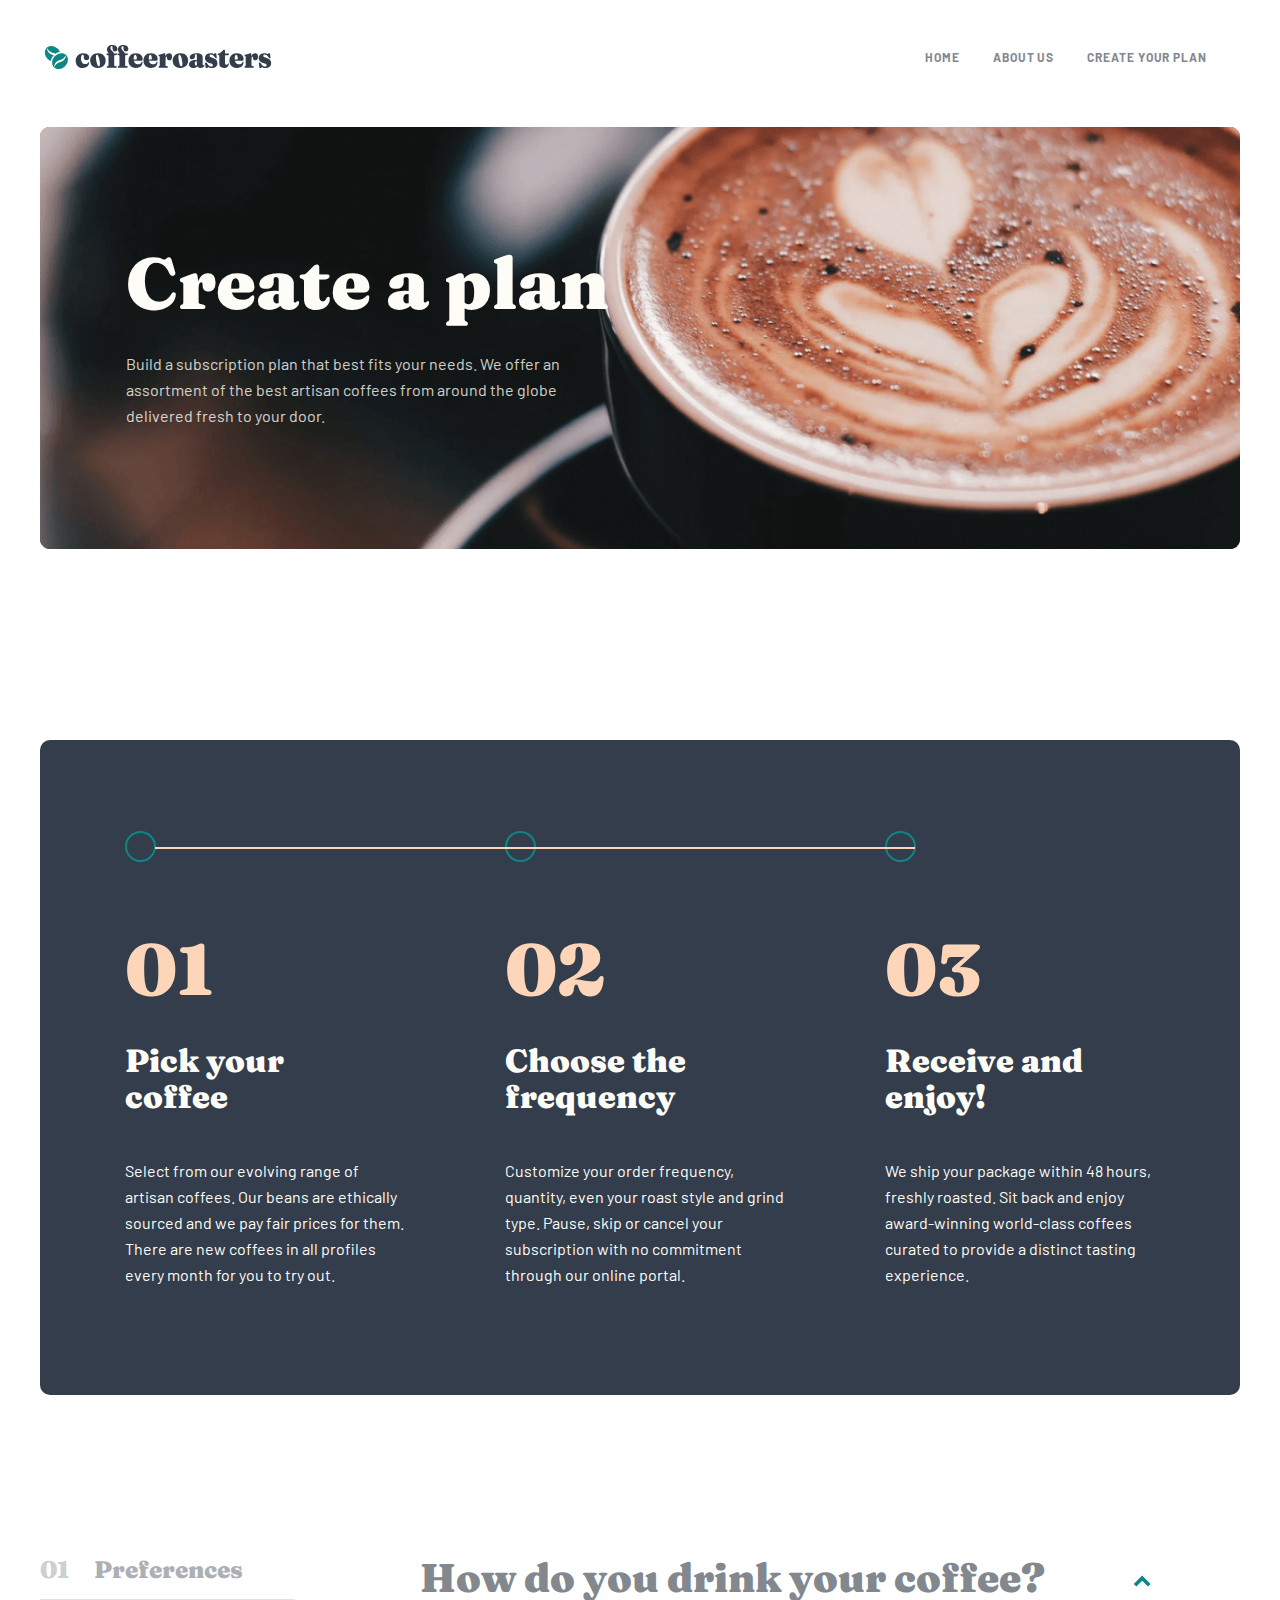
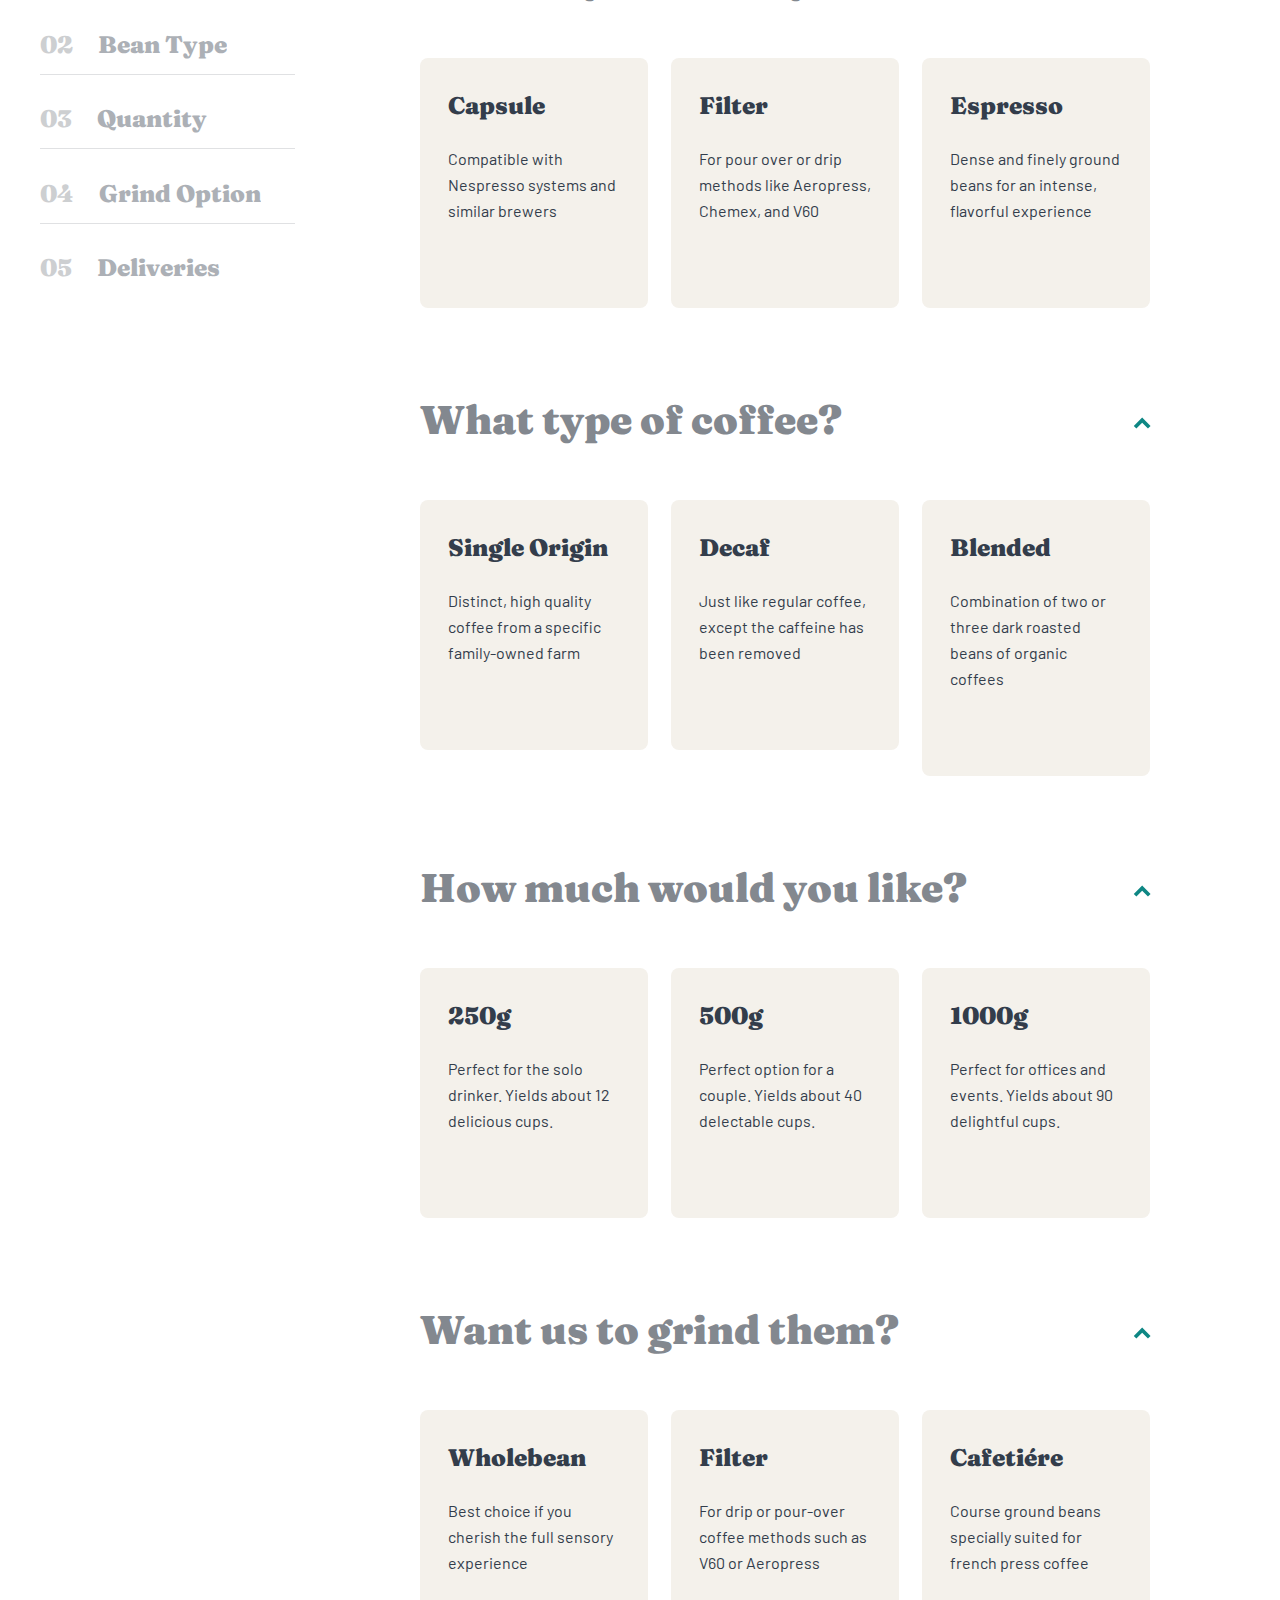
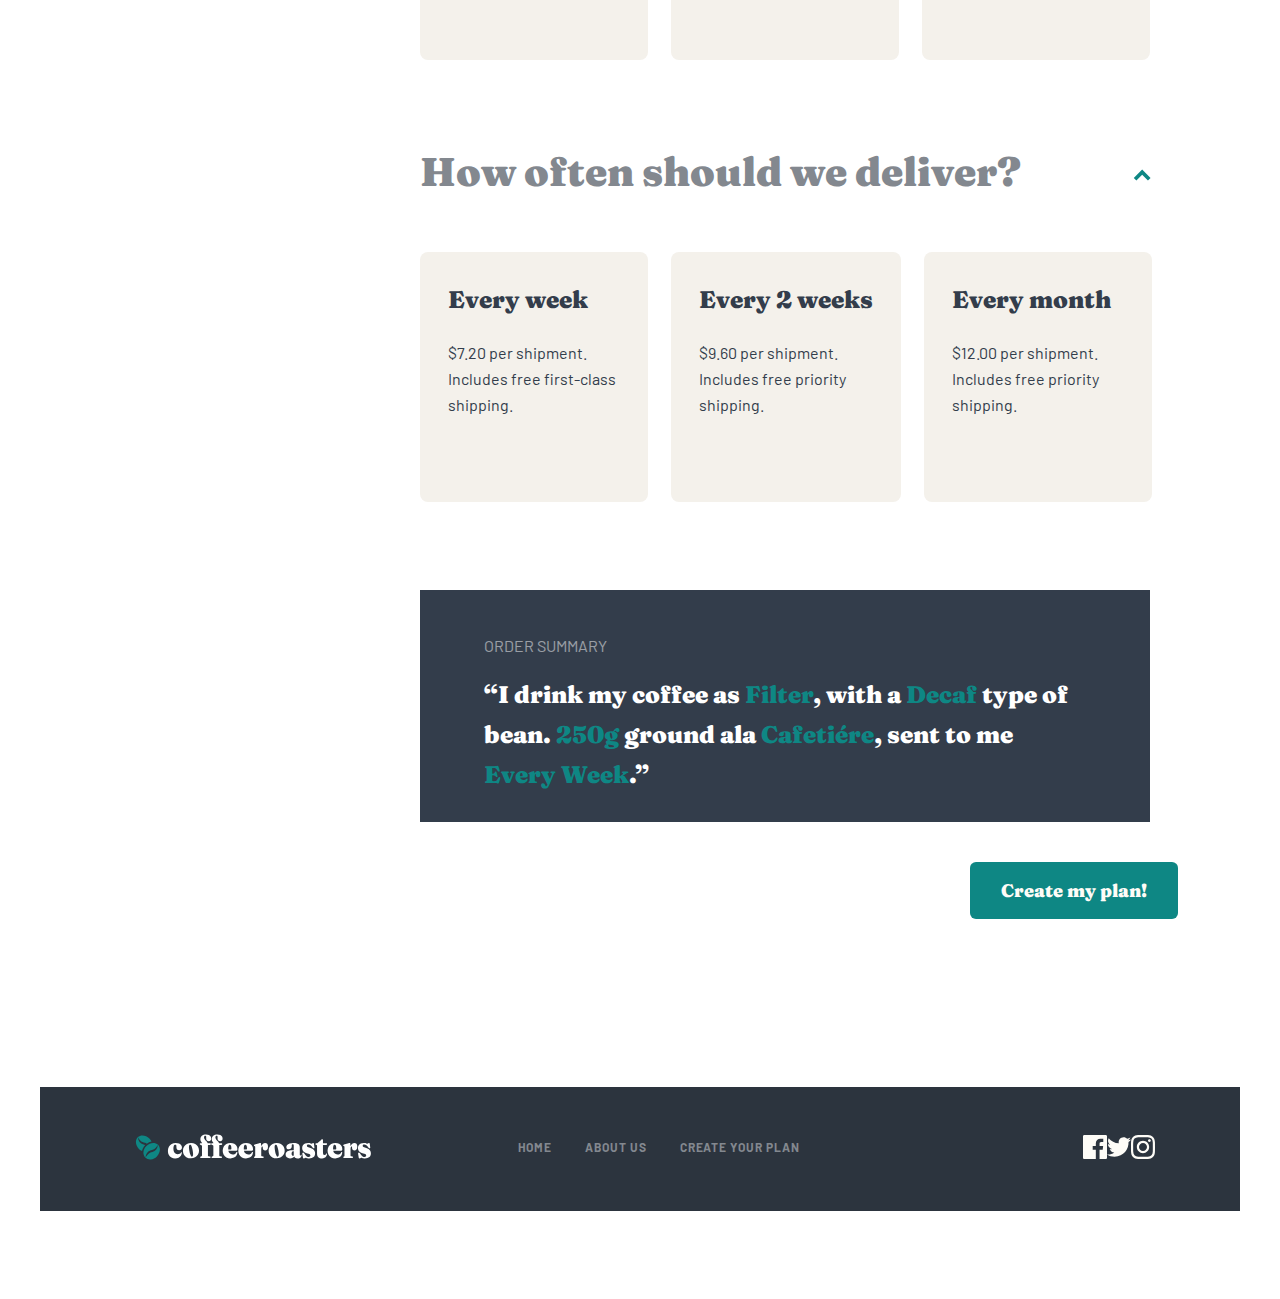
==== create__your__plan.html @ fc975d0b "Initial commit" ====
<!DOCTYPE html>
<html lang="en">
<head>
  <meta charset="UTF-8">
  <meta http-equiv="X-UA-Compatible" content="IE=edge">
  <meta name="viewport" content="width=device-width, initial-scale=1.0">
  <link rel="stylesheet" href="./css/normalize.css">
  <link rel="stylesheet" href="./css/styles.css">
  <title>Coffee</title>
</head>
<body>
  <h1 class="visually-hidden">Create Your Plan</h1>
  <header class="header">
    <div class="container">
      <div class="header__container">
        <a class="header__link" href="#"><img class="header__link-logo" src="./images/coffee__logo.svg" alt="logo" width="236" height="26"></a>

        <nav class="header__nav">
          <ul class="header__list">
            <li class="header__item">
              <a class="header__item-link" href="./index.html">HOME</a>
            </li>

            <li class="header__item">
              <a class="header__item-link header__item-active" href="./about__us.html">ABOUT US</a>
            </li>

            <li class="header__item">
              <a class="header__item-link" href="./create__your__plan.html">Create your plan</a>
            </li>
          </ul>
        </nav>
      </div>
    </div>
  </header>

  <main class="main">
    <section class="plan-hero">
      <div class="container">
        <div class="plan-hero__container">
          <div class="plan-hero__left">
            <h2 class="plan-hero__heading">Create a plan</h2>

            <p class="plan-hero__text">Build a subscription plan that best fits your needs. We offer an assortment of the best artisan coffees from around the globe delivered fresh to your door.</p>
          </div>
        </div>
      </div>
    </section>

    <section class="plan-step">
      <div class="container plan-step__inner-container">
        <div class="plan-step__container">
          <ol class="plan-step__list">
            <li class="plan-step__item">
              <div class="plan-step__icon-wrapper">
                <span class="plan-step__icon-circle"></span>
              </div>

              <div class="plan-step__info-wrapper">
                <p class="plan-step__item-number">01</p>

                <h3 class="plan-step__item-heading">Pick your coffee</h3>

                <p class="plan-step__item-text">Select from our evolving range of artisan coffees. Our beans are ethically sourced and we pay fair prices for them. There are new coffees in all profiles every month for you to try out.</p>
              </div>
            </li>

            <li class="plan-step__item">
              <div class="plan-step__icon-wrapper">
                <span class="plan-step__icon-circle"></span>
              </div>

              <div class="plan-step__info-wrapper">
                <p class="plan-step__item-number">02</p>

                <h3 class="plan-step__item-heading">Choose the frequency</h3>

                <p class="plan-step__item-text">Customize your order frequency, quantity, even your roast style and grind type. Pause, skip or cancel your subscription with no commitment through our online portal.</p>
              </div>
            </li>

            <li class="plan-step__item">
              <div class="plan-step__icon-wrapper">
                <span class="plan-step__icon-circle"></span>
              </div>

              <div class="plan-step__info-wrapper">
                <p class="plan-step__item-number">03</p>

                <h3 class="plan-step__item-heading">Receive and enjoy!</h3>

                <p class="plan-step__item-text">We ship your package within 48 hours, freshly roasted. Sit back and enjoy award-winning world-class coffees curated to provide a distinct tasting experience.</p>
              </div>
            </li>
          </ol>
        </div>
      </div>
    </section>

    <section class="drink">
      <div class="container">
        <div class="drink__container">
          <div class="drink__left">
            <ul class="drink__list">
              <li class="drink__item">
                <a class="drink__item-link" href="#">
                  <div class="drink__item-wrapper">
                    <p class="drink__item-number">01</p>
                    <h3 class="drink__item-heading">Preferences</h3>
                  </div>
                </a>
              </li>

              <li class="drink__item-span">
                <span class="drink__item-span-span"></span>
              </li>
              <li class="drink__item">
                <a class="drink__item-link" href="#">
                  <div class="drink__item-wrapper">
                    <p class="drink__item-number">02</p>
                    <h3 class="drink__item-heading">Bean Type</h3>
                  </div>
                </a>
              </li>

              <li class="drink__item-span">
                <span class="drink__item-span-span"></span>
              </li>
              <li class="drink__item">
                <a class="drink__item-link" href="#">
                  <div class="drink__item-wrapper">
                    <p class="drink__item-number">03</p>
                    <h3 class="drink__item-heading">Quantity</h3>
                  </div>
                </a>
              </li>

              <li class="drink__item-span">
                <span class="drink__item-span-span"></span>
              </li>
              <li class="drink__item">
                <a class="drink__item-link" href="#">
                  <div class="drink__item-wrapper">
                    <p class="drink__item-number">04</p>
                    <h3 class="drink__item-heading">Grind Option</h3>
                  </div>
                </a>
              </li>

              <li class="drink__item-span">
                <span class="drink__item-span-span"></span>
              </li>

              <li class="drink__item">
                <a class="drink__item-link" href="#">
                  <div class="drink__item-wrapper">
                    <p class="drink__item-number">05</p>
                    <h3 class="drink__item-heading">Deliveries</h3>
                  </div>
                </a>
              </li>
            </ul>
          </div>

          <div class="drink__right">
            <form class="form" action="https://echo.htmlacademy.ru/">
              <ul class="drink__right-list">
                <li class="drink__right-item">
                  <div class="drink__right-item-item-wrapper">
                    <h2 class="drink__right-item-item-heading">How do you drink your coffee?</h2>

                    <a class="drink__right-item-item-link" href="#"><img class="drink__right-item-item-img" src="./images/dropdown.svg" alt="dropdown" width="18" height="12"></a>
                  </div>

                  <ul class="drink__right-item-list">
                    <li class="drink__right-item-item">
                      <input type="radio" class="drink__right-input" name="drink__capsule" id="input1.1">
                      <label class="label" for="input1.1">
                        <span class="drink__right-item-item-span1">
                          <h3 class="drink__right-item-item-span1-heading drink__active-heading">Capsule</h3>
                          <p class="drink__right-item-item-span1-text drink__active-text">Compatible with Nespresso systems and similar brewers</p>
                        </span>
                      </label>
                    </li>

                    <li class="drink__right-item-item">
                      <input type="radio" class="drink__right-input" name="drink__filter" id="input1.2">
                      <label class="label" for="input1.2">
                        <span class="drink__right-item-item-span1">
                          <h3 class="drink__right-item-item-span1-heading drink__active-heading">Filter</h3>
                          <p class="drink__right-item-item-span1-text drink__active-text">For pour over or drip methods like Aeropress, Chemex, and V60</p>
                        </span>
                      </label>
                    </li>

                    <li class="drink__right-item-item">
                      <input type="radio" class="drink__right-input" name="drink__espresso" id="input1.3">
                      <label class="label" for="input1.3">
                        <span class="drink__right-item-item-span1">
                          <h3 class="drink__right-item-item-span1-heading drink__active-heading">Espresso</h3>
                          <p class="drink__right-item-item-span1-text drink__active-text">Dense and finely ground beans for an intense, flavorful experience</p>
                        </span>
                      </label>
                    </li>
                  </ul>
                </li>

                <li class="drink__right-item">
                  <div class="drink__right-item-item-wrapper">
                    <h2 class="drink__right-item-item-heading">What type of coffee?</h2>

                    <a class="drink__right-item-item-link" href="#"><img class="drink__right-item-item-img" src="./images/dropdown.svg" alt="dropdown" width="18" height="12"></a>
                  </div>

                  <ul class="drink__right-item-list">
                    <li class="drink__right-item-item">
                      <input type="radio" class="drink__right-input" name="type__single" id="input2.1">
                      <label class="label" for="input2.1">
                        <span class="drink__right-item-item-span1">
                          <h3 class="drink__right-item-item-span1-heading drink__active-heading">Single Origin</h3>
                          <p class="drink__right-item-item-span1-text drink__active-text">Distinct, high quality coffee from a specific family-owned farm</p>
                        </span>
                      </label>
                    </li>

                    <li class="drink__right-item-item">
                      <input type="radio" class="drink__right-input" name="type__decaf" id="input2.2">
                      <label class="label" for="input2.2">
                        <span class="drink__right-item-item-span1">
                          <h3 class="drink__right-item-item-span1-heading drink__active-heading">Decaf</h3>
                          <p class="drink__right-item-item-span1-text drink__active-text">Just like regular coffee, except the caffeine has been removed</p>
                        </span>
                      </label>
                    </li>

                    <li class="drink__right-item-item">
                      <input type="radio" class="drink__right-input" name="type__blended" id="input2.3">
                      <label class="label" for="input2.3">
                        <span class="drink__right-item-item-span1">
                          <h3 class="drink__right-item-item-span1-heading drink__active-heading">Blended</h3>
                          <p class="drink__right-item-item-span1-text drink__active-text">Combination of two or three dark roasted beans of organic coffees</p>
                        </span>
                      </label>
                    </li>
                  </ul>
                </li>

                <li class="drink__right-item">
                  <div class="drink__right-item-item-wrapper">
                    <h2 class="drink__right-item-item-heading">How much would you like?</h2>

                    <a class="drink__right-item-item-link" href="#"><img class="drink__right-item-item-img" src="./images/dropdown.svg" alt="dropdown" width="18" height="12"></a>
                  </div>

                  <ul class="drink__right-item-list">
                    <li class="drink__right-item-item">
                      <input type="radio" class="drink__right-input" name="how__much__250g" id="input3.1">
                      <label class="label" for="input3.1">
                        <span class="drink__right-item-item-span1">
                          <h3 class="drink__right-item-item-span1-heading drink__active-heading">250g</h3>
                          <p class="drink__right-item-item-span1-text drink__active-text">Perfect for the solo drinker. Yields about 12 delicious cups.</p>
                        </span>
                      </label>
                    </li>

                    <li class="drink__right-item-item">
                      <input type="radio" class="drink__right-input" name="how__much__500g" id="input3.2">
                      <label class="label" for="input3.2">
                        <span class="drink__right-item-item-span1">
                          <h3 class="drink__right-item-item-span1-heading drink__active-heading">500g</h3>
                          <p class="drink__right-item-item-span1-text drink__active-text">Perfect option for a couple. Yields about 40 delectable cups.</p>
                        </span>
                      </label>
                    </li>

                    <li class="drink__right-item-item">
                      <input type="radio" class="drink__right-input" name="how__much__1000g" id="input3.3">
                      <label class="label" for="input3.3">
                        <span class="drink__right-item-item-span1">
                          <h3 class="drink__right-item-item-span1-heading drink__active-heading">1000g</h3>
                          <p class="drink__right-item-item-span1-text drink__active-text">Perfect for offices and events. Yields about 90 delightful cups.</p>
                        </span>
                      </label>
                    </li>
                  </ul>
                </li>

                <li class="drink__right-item">
                  <div class="drink__right-item-item-wrapper">
                    <h2 class="drink__right-item-item-heading">Want us to grind them?</h2>

                    <a class="drink__right-item-item-link" href="#"><img class="drink__right-item-item-img" src="./images/dropdown.svg" alt="dropdown" width="18" height="12"></a>
                  </div>

                  <ul class="drink__right-item-list">
                    <li class="drink__right-item-item">
                      <input type="radio" class="drink__right-input" name="type2__wholebean" id="input4.1">
                      <label class="label" for="input4.1">
                        <span class="drink__right-item-item-span1">
                          <h3 class="drink__right-item-item-span1-heading drink__active-heading">Wholebean</h3>
                          <p class="drink__right-item-item-span1-text drink__active-text">Best choice if you cherish the full sensory experience</p>
                        </span>
                      </label>
                    </li>

                    <li class="drink__right-item-item">
                      <input type="radio" class="drink__right-input" name="type2__filter" id="input4.2">
                      <label class="label" for="input4.2">
                        <span class="drink__right-item-item-span1">
                          <h3 class="drink__right-item-item-span1-heading drink__active-heading">Filter</h3>
                          <p class="drink__right-item-item-span1-text drink__active-text">For drip or pour-over coffee methods such as V60 or Aeropress</p>
                        </span>
                      </label>
                    </li>

                    <li class="drink__right-item-item">
                      <input type="radio" class="drink__right-input" name="type2__cafetiere" id="input4.3">
                      <label class="label" for="input4.3">
                        <span class="drink__right-item-item-span1">
                          <h3 class="drink__right-item-item-span1-heading drink__active-heading">Cafetiére</h3>
                          <p class="drink__right-item-item-span1-text drink__active-text">Course ground beans specially suited for french press coffee</p>
                        </span>
                      </label>
                    </li>
                  </ul>
                </li>

                <li class="drink__right-item">
                  <div class="drink__right-item-item-wrapper">
                    <h2 class="drink__right-item-item-heading">How often should we deliver?</h2>

                    <a class="drink__right-item-item-link" href="#"><img class="drink__right-item-item-img" src="./images/dropdown.svg" alt="dropdown" width="18" height="12"></a>
                  </div>

                  <ul class="drink__right-item-list">
                    <li class="drink__right-item-item">
                      <input type="radio" class="drink__right-input" name="payment__every__week" id="input5.1">
                      <label class="label" for="input5.1">
                        <span class="drink__right-item-item-span1">
                          <h3 class="drink__right-item-item-span1-heading drink__active-heading">Every week</h3>
                          <p class="drink__right-item-item-span1-text drink__active-text">$7.20 per shipment. Includes free first-class shipping.</p>
                        </span>
                      </label>
                    </li>

                    <li class="drink__right-item-item">
                      <input type="radio" class="drink__right-input" name="payment__every2__weeks" id="input5.2">
                      <label class="label" for="input5.2">
                        <span class="drink__right-item-item-span1">
                          <h3 class="drink__right-item-item-span1-heading drink__active-heading">Every 2 weeks</h3>
                          <p class="drink__right-item-item-span1-text drink__active-text">$9.60 per shipment. Includes free priority shipping.</p>
                        </span>
                      </label>
                    </li>

                    <li class="drink__right-item-item">
                      <input type="radio" class="drink__right-input" name="payment__every__month" id="input5.3">
                      <label class="label" for="input5.3">
                        <span class="drink__right-item-item-span1">
                          <h3 class="drink__right-item-item-span1-heading drink__active-heading">Every month</h3>
                          <p class="drink__right-item-item-span1-text drink__active-text">$12.00 per shipment. Includes free priority shipping.</p>
                        </span>
                      </label>
                    </li>
                  </ul>
                </li>

                <li class="drink__right-item1">
                  <p class="drink__right-item1-text">Order Summary</p>

                  <h2 class="drink__right-item1-heading">“I drink my coffee as <span class="drink__right-item1-span">Filter</span>, with a <span class="drink__right-item1-span">Decaf</span> type of bean. <span class="drink__right-item1-span">250g</span> ground ala <span class="drink__right-item1-span">Cafetiére</span>, sent to me <span class="drink__right-item1-span">Every Week</span>.”</h2>
                </li>
              </ul>

              <button class="drink__btn">Create my plan!</button>
            </form>
          </div>
        </div>
      </div>
    </section>
  </main>

  <footer class="footer">
    <div class="container">
      <div class="footer__container">
        <div class="footer__left">
          <a class="footer__link" href="#">
            <img class="footer__link-logo" src="./images/footer__coffee__logo.svg" alt="coffee__logo" width="236" height="26">
          </a>
        </div>

        <nav class="footer__nav">
          <ul class="footer__list">
            <li class="footer__item">
              <a class="footer__item-link" href="./index.html">HOME</a>
            </li>

            <li class="footer__item">
              <a class="footer__item-link" href="./about__us.html">ABOUT US</a>
            </li>

            <li class="footer__item">
              <a class="footer__item-link footer__item-active" href="./create__your__plan.html">Create your plan</a>
            </li>
          </ul>
        </nav>

        <ul class="footer__smm-list">
          <li class="footer__smm-item">
            <a class="footer__smm-item-link" href="#"><img class="footer__smm-item-img" src="./images/facebook.svg" alt="facebook__logo" width="24" height="24"></a>
          </li>

          <li class="footer__smm-item">
            <a class="footer__smm-item-link" href="#"><img class="footer__smm-item-img" src="./images/twitter.svg" alt="twitter__logo" width="24" height="24"></a>
          </li>

          <li class="footer__smm-item">
            <a class="footer__smm-item-link" href="#"><img class="footer__smm-item-img" src="./images/instagram.svg" alt="instagram__logo" width="24" height="24"></a>
          </li>
        </ul>
      </div>
    </div>
  </footer>
</body>
</html>
---- css/styles.css ----
/*! normalize.css v8.0.1 | MIT License | github.com/necolas/normalize.css */
/* Document
   ========================================================================== */
/**
 * 1. Correct the line height in all browsers.
 * 2. Prevent adjustments of font size after orientation changes in iOS.
 */
html {
  line-height: 1.15;
  /* 1 */
  -webkit-text-size-adjust: 100%;
  /* 2 */
}

/* Sections
   ========================================================================== */
/**
 * Remove the margin in all browsers.
 */
body {
  margin: 0;
}

/**
 * Render the `main` element consistently in IE.
 */
main {
  display: block;
}

/**
 * Correct the font size and margin on `h1` elements within `section` and
 * `article` contexts in Chrome, Firefox, and Safari.
 */
h1 {
  font-size: 2em;
  margin: 0.67em 0;
}

/* Grouping content
   ========================================================================== */
/**
 * 1. Add the correct box sizing in Firefox.
 * 2. Show the overflow in Edge and IE.
 */
hr {
  -webkit-box-sizing: content-box;
          box-sizing: content-box;
  /* 1 */
  height: 0;
  /* 1 */
  overflow: visible;
  /* 2 */
}

/**
 * 1. Correct the inheritance and scaling of font size in all browsers.
 * 2. Correct the odd `em` font sizing in all browsers.
 */
pre {
  font-family: monospace, monospace;
  /* 1 */
  font-size: 1em;
  /* 2 */
}

/* Text-level semantics
   ========================================================================== */
/**
 * Remove the gray background on active links in IE 10.
 */
a {
  background-color: transparent;
}

/**
 * 1. Remove the bottom border in Chrome 57-
 * 2. Add the correct text decoration in Chrome, Edge, IE, Opera, and Safari.
 */
abbr[title] {
  border-bottom: none;
  /* 1 */
  text-decoration: underline;
  /* 2 */
  -webkit-text-decoration: underline dotted;
          text-decoration: underline dotted;
  /* 2 */
}

/**
 * Add the correct font weight in Chrome, Edge, and Safari.
 */
b,
strong {
  font-weight: bolder;
}

/**
 * 1. Correct the inheritance and scaling of font size in all browsers.
 * 2. Correct the odd `em` font sizing in all browsers.
 */
code,
kbd,
samp {
  font-family: monospace, monospace;
  /* 1 */
  font-size: 1em;
  /* 2 */
}

/**
 * Add the correct font size in all browsers.
 */
small {
  font-size: 80%;
}

/**
 * Prevent `sub` and `sup` elements from affecting the line height in
 * all browsers.
 */
sub,
sup {
  font-size: 75%;
  line-height: 0;
  position: relative;
  vertical-align: baseline;
}

sub {
  bottom: -0.25em;
}

sup {
  top: -0.5em;
}

/* Embedded content
   ========================================================================== */
/**
 * Remove the border on images inside links in IE 10.
 */
img {
  border-style: none;
}

/* Forms
   ========================================================================== */
/**
 * 1. Change the font styles in all browsers.
 * 2. Remove the margin in Firefox and Safari.
 */
button,
input,
optgroup,
select,
textarea {
  font-family: inherit;
  /* 1 */
  font-size: 100%;
  /* 1 */
  line-height: 1.15;
  /* 1 */
  margin: 0;
  /* 2 */
}

/**
 * Show the overflow in IE.
 * 1. Show the overflow in Edge.
 */
button,
input {
  /* 1 */
  overflow: visible;
}

/**
 * Remove the inheritance of text transform in Edge, Firefox, and IE.
 * 1. Remove the inheritance of text transform in Firefox.
 */
button,
select {
  /* 1 */
  text-transform: none;
}

/**
 * Correct the inability to style clickable types in iOS and Safari.
 */
button,
[type="button"],
[type="reset"],
[type="submit"] {
  -webkit-appearance: button;
}

/**
 * Remove the inner border and padding in Firefox.
 */
button::-moz-focus-inner,
[type="button"]::-moz-focus-inner,
[type="reset"]::-moz-focus-inner,
[type="submit"]::-moz-focus-inner {
  border-style: none;
  padding: 0;
}

/**
 * Restore the focus styles unset by the previous rule.
 */
button:-moz-focusring,
[type="button"]:-moz-focusring,
[type="reset"]:-moz-focusring,
[type="submit"]:-moz-focusring {
  outline: 1px dotted ButtonText;
}

/**
 * Correct the padding in Firefox.
 */
fieldset {
  padding: 0.35em 0.75em 0.625em;
}

/**
 * 1. Correct the text wrapping in Edge and IE.
 * 2. Correct the color inheritance from `fieldset` elements in IE.
 * 3. Remove the padding so developers are not caught out when they zero out
 *    `fieldset` elements in all browsers.
 */
legend {
  -webkit-box-sizing: border-box;
          box-sizing: border-box;
  /* 1 */
  color: inherit;
  /* 2 */
  display: table;
  /* 1 */
  max-width: 100%;
  /* 1 */
  padding: 0;
  /* 3 */
  white-space: normal;
  /* 1 */
}

/**
 * Add the correct vertical alignment in Chrome, Firefox, and Opera.
 */
progress {
  vertical-align: baseline;
}

/**
 * Remove the default vertical scrollbar in IE 10+.
 */
textarea {
  overflow: auto;
}

/**
 * 1. Add the correct box sizing in IE 10.
 * 2. Remove the padding in IE 10.
 */
[type="checkbox"],
[type="radio"] {
  -webkit-box-sizing: border-box;
          box-sizing: border-box;
  /* 1 */
  padding: 0;
  /* 2 */
}

/**
 * Correct the cursor style of increment and decrement buttons in Chrome.
 */
[type="number"]::-webkit-inner-spin-button,
[type="number"]::-webkit-outer-spin-button {
  height: auto;
}

/**
 * 1. Correct the odd appearance in Chrome and Safari.
 * 2. Correct the outline style in Safari.
 */
[type="search"] {
  -webkit-appearance: textfield;
  /* 1 */
  outline-offset: -2px;
  /* 2 */
}

/**
 * Remove the inner padding in Chrome and Safari on macOS.
 */
[type="search"]::-webkit-search-decoration {
  -webkit-appearance: none;
}

/**
 * 1. Correct the inability to style clickable types in iOS and Safari.
 * 2. Change font properties to `inherit` in Safari.
 */
::-webkit-file-upload-button {
  -webkit-appearance: button;
  /* 1 */
  font: inherit;
  /* 2 */
}

/* Interactive
   ========================================================================== */
/*
 * Add the correct display in Edge, IE 10+, and Firefox.
 */
details {
  display: block;
}

/*
 * Add the correct display in all browsers.
 */
summary {
  display: list-item;
}

/* Misc
   ========================================================================== */
/**
 * Add the correct display in IE 10+.
 */
template {
  display: none;
}

/**
 * Add the correct display in IE 10.
 */
[hidden] {
  display: none;
}

@font-face {
  font-family: 'Barlow';
  font-style: normal;
  font-weight: 400;
  src: url("../fonts/barlow-v12-latin-regular.woff2") format("woff2"), url("../fonts/barlow-v12-latin-regular.woff") format("woff");
}

@font-face {
  font-family: 'Barlow';
  font-style: normal;
  font-weight: 700;
  src: url("../fonts/barlow-v12-latin-700.woff2") format("woff2"), url("../fonts/barlow-v12-latin-700.woff") format("woff");
}

@font-face {
  font-family: 'Fraunces';
  font-style: normal;
  font-weight: 900;
  src: url("../fonts/fraunces-v22-latin-900.woff2") format("woff2"), url("../fonts/fraunces-v22-latin-900.woff") format("woff");
}

*,
*::before,
*::after {
  -webkit-box-sizing: border-box;
          box-sizing: border-box;
}

body {
  font-family: 'Arial', sans-serif;
  margin: 0;
  padding: 20px auto;
}

img {
  vertical-align: middle;
}

.visually-hidden {
  position: absolute;
  width: 1px;
  height: 1px;
  margin: -1px;
  padding: 0;
  overflow: hidden;
  border: 0;
  clip: rect(0 0 0 0);
}

.container {
  max-width: 1240px;
  margin-left: auto;
  margin-right: auto;
  padding-left: 20px;
  padding-right: 20px;
}

button {
  background-color: #0E8784;
  border-radius: 6px;
  font-family: 'Fraunces';
  font-style: normal;
  font-weight: 900;
  font-size: 18px;
  line-height: 25px;
  text-align: center;
  color: #FEFCF7;
  border: none;
  overflow: none;
  padding: 16px 31px;
}

button:hover {
  background-color: #66D2CF;
  border-radius: 6px;
  font-family: 'Fraunces';
  font-style: normal;
  font-weight: 900;
  font-size: 18px;
  line-height: 25px;
  text-align: center;
  color: #FEFCF7;
}

.header {
  margin-bottom: 43px;
}

.header__container {
  margin-top: 44px;
  display: -webkit-box;
  display: -ms-flexbox;
  display: flex;
  -webkit-box-pack: justify;
      -ms-flex-pack: justify;
          justify-content: space-between;
  -webkit-box-align: center;
      -ms-flex-align: center;
          align-items: center;
  text-align: center;
}

.header__list {
  margin: 0;
  padding: 0;
  list-style-type: none;
  display: -webkit-box;
  display: -ms-flexbox;
  display: flex;
}

.header__item {
  margin: 0;
  padding: 0;
  margin-right: 33px;
}

.header__item-link {
  text-decoration: none;
  font-family: 'Barlow';
  font-style: normal;
  font-weight: 700;
  font-size: 12px;
  line-height: 15px;
  letter-spacing: 0.923077px;
  text-transform: uppercase;
  color: #83888F;
}

.header__item-link:hover {
  font-family: 'Barlow';
  font-style: normal;
  font-weight: 700;
  font-size: 12px;
  line-height: 15px;
  letter-spacing: 0.923077px;
  text-transform: uppercase;
  color: #333D4B;
}

.header__item-active:active {
  font-family: 'Barlow';
  font-style: normal;
  font-weight: 700;
  font-size: 12px;
  line-height: 15px;
  letter-spacing: 0.923077px;
  text-transform: uppercase;
  color: #333D4B;
}

.hero {
  margin-bottom: 136px;
}

.hero__container {
  background-image: url(./../images/coffee__made.png);
  background-repeat: no-repeat;
  background-size: contain;
  background-position: center;
  padding-top: 117px;
  padding-bottom: 117px;
  padding-left: 85px;
}

.hero__heading {
  font-family: 'Fraunces';
  font-style: normal;
  font-weight: 900;
  font-size: 72px;
  line-height: 72px;
  color: #FEFCF7;
  margin: 0;
  padding: 0;
  margin-bottom: 32px;
  width: 493px;
}

.hero__text {
  font-family: 'Barlow';
  font-style: normal;
  font-weight: 400;
  font-size: 16px;
  line-height: 26px;
  color: #FEFCF7;
  mix-blend-mode: normal;
  opacity: 0.8;
  margin: 0;
  padding: 0;
  margin-bottom: 55px;
  width: 445px;
}

.hero__btn {
  background-color: #0E8784;
  border-radius: 6px;
  border: none;
  overflow: none;
  padding: 16px 31px;
  font-family: 'Fraunces';
  font-style: normal;
  font-weight: 900;
  font-size: 18px;
  line-height: 25px;
  text-align: center;
  color: #FEFCF7;
}

@media only screen and (-webkit-min-device-pixel-ratio: 2), only screen and (min--moz-device-pixel-ratio: 2), only screen and (min-device-pixel-ratio: 2), only screen and (min-resolution: 192dpi), only screen and (min-resolution: 2dppx) {
  __container {
    background-image: url("./../../images/coffee__made@2x.png");
  }
}

.collection {
  margin-bottom: 200px;
}

.collection__inner-container {
  max-width: 1151px;
}

.collection__container {
  background-image: url("./../images/our__collection.svg");
  background-repeat: no-repeat;
  padding-top: 127px;
}

.collection__list {
  display: -webkit-box;
  display: -ms-flexbox;
  display: flex;
  -webkit-box-align: start;
      -ms-flex-align: start;
          align-items: flex-start;
  margin: 0;
  padding: 0;
  list-style-type: none;
  -webkit-box-pack: justify;
      -ms-flex-pack: justify;
          justify-content: space-between;
}

.collection__item {
  margin: 0;
  padding: 0;
  margin-right: 21px;
  display: -webkit-box;
  display: -ms-flexbox;
  display: flex;
  -webkit-box-align: center;
      -ms-flex-align: center;
          align-items: center;
  -webkit-box-orient: vertical;
  -webkit-box-direction: normal;
      -ms-flex-direction: column;
          flex-direction: column;
}

.collection__item-img {
  width: 255px;
  height: 193px;
  -o-object-fit: contain;
     object-fit: contain;
  margin-bottom: 68px;
}

.collection__item-heading {
  margin: 0;
  padding: 0;
  font-family: 'Fraunces';
  font-style: normal;
  font-weight: 900;
  font-size: 24px;
  line-height: 32px;
  text-align: center;
  color: #333D4B;
  margin-bottom: 24px;
}

.collection__item-text {
  font-family: 'Barlow';
  font-style: normal;
  font-weight: 400;
  font-size: 16px;
  line-height: 26px;
  text-align: center;
  color: #333D4B;
  margin: 0;
  padding: 0;
  width: 255px;
}

.choose {
  padding-bottom: 431px;
}

.choose__container {
  background-color: #2C343E;
  border-radius: 8px;
  display: -webkit-box;
  display: -ms-flexbox;
  display: flex;
  -webkit-box-orient: vertical;
  -webkit-box-direction: normal;
      -ms-flex-direction: column;
          flex-direction: column;
  -webkit-box-align: center;
      -ms-flex-align: center;
          align-items: center;
  position: relative;
  padding-bottom: 231px;
}

.choose__heading {
  font-family: 'Fraunces';
  font-style: normal;
  font-weight: 900;
  font-size: 40px;
  line-height: 48px;
  text-align: center;
  color: #FEFCF7;
  margin: 0;
  padding: 0;
  padding-bottom: 32px;
  padding-top: 100px;
}

.choose__text {
  margin: 0;
  padding: 0;
  font-family: 'Barlow';
  font-style: normal;
  font-weight: 400;
  font-size: 16px;
  line-height: 26px;
  text-align: center;
  color: #FEFCF7;
  mix-blend-mode: normal;
  opacity: 0.8;
  width: 540px;
  margin-bottom: 86px;
}

.choose__list {
  display: -webkit-box;
  display: -ms-flexbox;
  display: flex;
  margin: 0;
  padding: 0;
  list-style: none;
  position: absolute;
  left: 8%;
  bottom: -151px;
}

.choose__item {
  margin: 0;
  padding: 72px 48px 48px 48px;
  background-color: #0E8784;
  border-radius: 8px;
  position: relative;
  margin-right: 30px;
}

.choose__item::before {
  content: url(./../images/coffee__bean.svg);
  position: absolute;
  top: 50px;
  left: 140px;
}

.choose__item-heading {
  margin: 0;
  padding: 0;
  font-family: 'Fraunces 9pt';
  font-style: normal;
  font-weight: 900;
  font-size: 24px;
  line-height: 32px;
  text-align: center;
  color: #FEFCF7;
  margin-bottom: 24px;
  margin-top: 112px;
}

.choose__item-text {
  margin: 0;
  padding: 0;
  font-family: 'Barlow';
  font-style: normal;
  font-weight: 400;
  font-size: 16px;
  line-height: 26px;
  text-align: center;
  color: #FEFCF7;
  width: 255px;
}

.choose__item2 {
  margin: 0;
  padding: 72px 48px 48px 48px;
  background-color: #0E8784;
  border-radius: 8px;
  position: relative;
  margin-right: 30px;
}

.choose__item2::before {
  content: url(./../images/surprise.svg);
  position: absolute;
  top: 50px;
  left: 140px;
}

.choose__item3 {
  margin: 0;
  padding: 83px 48px 48px 48px;
  background-color: #0E8784;
  border-radius: 8px;
  position: relative;
  margin-right: 30px;
}

.choose__item3::before {
  content: url(./../images/delivery.svg);
  position: absolute;
  top: 50px;
  left: 140px;
  width: 72px;
  height: 50px;
}

.step {
  margin-bottom: 200px;
}

.step__heading {
  font-family: 'Fraunces';
  font-style: normal;
  font-weight: 900;
  font-size: 24px;
  line-height: 32px;
  color: #83888F;
  margin: 0;
  padding: 0;
  margin-bottom: 80px;
}

.step__list {
  margin: 0;
  padding: 0;
  list-style-type: none;
  display: -webkit-box;
  display: -ms-flexbox;
  display: flex;
  margin-bottom: 64px;
}

.step__item {
  margin: 0;
  padding: 0;
  width: 380px;
}

.step__item:last-child .step__icon-wrapper::before {
  display: none;
}

.step__icon-wrapper {
  margin-bottom: 67px;
  position: relative;
}

.step__icon-wrapper::before {
  content: "";
  position: absolute;
  top: 50%;
  left: 0;
  -webkit-transform: translateY(-100%);
          transform: translateY(-100%);
  display: inline-block;
  width: 100%;
  height: 2px;
  z-index: -1;
  background-color: #FDD6BA;
}

.step__icon-circle {
  width: 31px;
  height: 31px;
  background-color: #FEFCF7;
  border: 2px solid #0E8784;
  border-radius: 50%;
  display: inline-block;
}

.step__info-wrapper {
  padding-right: 95px;
}

.step__item-number {
  font-family: 'Fraunces';
  font-style: normal;
  font-weight: 900;
  font-size: 72px;
  line-height: 72px;
  color: #FDD6BA;
  margin: 0;
  padding: 0;
  margin-bottom: 38px;
}

.step__item-heading {
  font-family: 'Fraunces';
  font-style: normal;
  font-weight: 900;
  font-size: 32px;
  line-height: 36px;
  color: #333D4B;
  margin: 0;
  margin-bottom: 43px;
  width: 255px;
}

.step__item-text {
  font-family: 'Barlow';
  font-style: normal;
  font-weight: 400;
  font-size: 16px;
  line-height: 26px;
  color: #333D4B;
  margin: 0;
  margin-bottom: 64px;
  width: 285px;
}

.about-hero {
  margin-bottom: 168px;
}

.about-hero__container {
  background-image: url(./../images/about__us__bgi.png);
  background-repeat: no-repeat;
  background-size: contain;
  background-position: center;
  padding-top: 137px;
  padding-bottom: 137px;
  padding-left: 85px;
}

.about-hero__heading {
  font-family: 'Fraunces';
  font-style: normal;
  font-weight: 900;
  font-size: 40px;
  line-height: 48px;
  color: #FEFCF7;
  margin: 0;
  margin-bottom: 24px;
}

.about-hero__text {
  margin: 0;
  font-family: 'Barlow';
  font-style: normal;
  font-weight: 400;
  font-size: 16px;
  line-height: 26px;
  color: #FEFCF7;
  width: 445px;
}

@media only screen and (-webkit-min-device-pixel-ratio: 2), only screen and (min--moz-device-pixel-ratio: 2), only screen and (min-device-pixel-ratio: 2), only screen and (min-resolution: 192dpi), only screen and (min-resolution: 2dppx) {
  __container {
    background-image: url("./../../images/about__us__bgi@2x.png");
  }
}

.commitment {
  margin-bottom: 256px;
}

.commitment__inner-container {
  max-width: 1150px;
}

.commitment__container {
  background-image: url(./../images/our__commitment__bgi.png);
  background-repeat: no-repeat;
  width: 445px;
  height: 520px;
  border-radius: 8px;
  background-size: contain;
  display: -webkit-box;
  display: -ms-flexbox;
  display: flex;
  -webkit-box-align: center;
      -ms-flex-align: center;
          align-items: center;
}

.commitment__right {
  margin-left: 570px;
}

.commitment__right-heading {
  margin: 0;
  font-family: 'Fraunces';
  font-style: normal;
  font-weight: 900;
  font-size: 40px;
  line-height: 48px;
  color: #333D4B;
  width: 357px;
  margin-bottom: 32px;
}

.commitment__right-text {
  margin: 0;
  font-family: 'Barlow';
  font-style: normal;
  font-weight: 400;
  font-size: 16px;
  line-height: 26px;
  width: 540px;
  color: #333D4B;
  mix-blend-mode: normal;
  opacity: 0.8;
}

@media only screen and (-webkit-min-device-pixel-ratio: 2), only screen and (min--moz-device-pixel-ratio: 2), only screen and (min-device-pixel-ratio: 2), only screen and (min-resolution: 192dpi), only screen and (min-resolution: 2dppx) {
  __container {
    background-image: url("./../../images/our__commitment__bgi@2x.png");
  }
}

.quality {
  margin-bottom: 168px;
}

.quality__container {
  padding-top: 88px;
  padding-bottom: 176px;
  padding-left: 85px;
  background-color: #2C343E;
  position: relative;
  border-radius: 8px;
}

.quality__left-heading {
  margin: 0;
  font-family: 'Fraunces';
  font-style: normal;
  font-weight: 900;
  font-size: 40px;
  line-height: 48px;
  color: #FEFCF7;
  margin-bottom: 32px;
  width: 517px;
}

.quality__left-text {
  margin: 0;
  font-family: 'Barlow';
  font-style: normal;
  font-weight: 400;
  font-size: 16px;
  line-height: 26px;
  color: #FEFCF7;
  mix-blend-mode: normal;
  opacity: 0.8;
  width: 540px;
}

.quality__right {
  background-image: url(./../images/quality__bgi.png);
  background-repeat: no-repeat;
  width: 445px;
  height: 474px;
  position: absolute;
  top: calc(-20%);
  left: calc(100% - 530px);
  border-radius: 8px;
}

@media only screen and (-webkit-min-device-pixel-ratio: 2), only screen and (min--moz-device-pixel-ratio: 2), only screen and (min-device-pixel-ratio: 2), only screen and (min-resolution: 192dpi), only screen and (min-resolution: 2dppx) {
  __right {
    background-image: url("./../../images/quality__bgi@2x.png");
  }
}

.headquarters {
  margin-bottom: 168px;
}

.headquarters__inner-container {
  max-width: 1085px;
}

.headquarters__text {
  font-family: 'Fraunces';
  font-style: normal;
  font-weight: 900;
  font-size: 24px;
  line-height: 32px;
  color: #83888F;
  margin: 0;
  margin-bottom: 72px;
}

.headquarters__list {
  margin: 0;
  padding: 0;
  list-style-type: none;
  display: -webkit-box;
  display: -ms-flexbox;
  display: flex;
}

.headquarters__item {
  margin: 0;
  padding: 0;
  margin-right: 95px;
}

.headquarters__item:last-child {
  margin-left: 95px;
}

.headquarters__inner-item::before {
  content: url(./../images/united__kingdom.svg);
  background-size: contain;
}

.headquarters__item-heading {
  margin: 0;
  font-family: 'Fraunces';
  font-style: normal;
  font-weight: 900;
  font-size: 32px;
  line-height: 36px;
  color: #333D4B;
  margin-bottom: 24px;
  margin-top: 46px;
}

.headquarters__item-text {
  margin: 0;
  font-family: 'Barlow';
  font-style: normal;
  font-weight: 400;
  font-size: 16px;
  line-height: 26px;
  color: #333D4B;
  width: 155px;
}

.headquarters__inner-item2::before {
  content: url(./../images/canada.svg);
  background-size: contain;
}

.headquarters__inner-item3::before {
  content: url(./../images/australia.svg);
  background-size: contain;
}

.plan-hero {
  margin-bottom: 177px;
}

.plan-hero__container {
  background-image: url("./../../images/bgi__plan.png");
  background-repeat: no-repeat;
  background-size: contain;
  background-position: center;
  padding-top: 134px;
  padding-bottom: 134px;
  padding-left: 86px;
  border-radius: 8px;
}

.plan-hero__heading {
  margin: 0;
  font-family: 'Fraunces';
  font-style: normal;
  font-weight: 900;
  font-size: 72px;
  line-height: 72px;
  color: #FEFCF7;
  margin-bottom: 32px;
}

.plan-hero__text {
  margin: 0;
  font-family: 'Barlow';
  font-style: normal;
  font-weight: 400;
  font-size: 16px;
  line-height: 26px;
  color: #FEFCF7;
  mix-blend-mode: normal;
  opacity: 0.8;
  width: 445px;
}

@media only screen and (-webkit-min-device-pixel-ratio: 2), only screen and (min--moz-device-pixel-ratio: 2), only screen and (min-device-pixel-ratio: 2), only screen and (min-resolution: 192dpi), only screen and (min-resolution: 2dppx) {
  __container {
    background-image: url("./../../images/bgi__plan@2x.png");
  }
}

.plan-step {
  margin-bottom: 159px;
}

.plan-step__container {
  background-color: #333D4B;
  padding: 91px 150px 0 85px;
  border-radius: 10px;
}

.plan-step__list {
  margin: 0;
  padding: 0;
  list-style-type: none;
  display: -webkit-box;
  display: -ms-flexbox;
  display: flex;
  margin-bottom: 64px;
}

.plan-step__item {
  margin: 0;
  padding: 0;
  width: 380px;
  padding-bottom: 107px;
}

.plan-step__item:last-child .plan-step__icon-wrapper::before {
  display: none;
}

.plan-step__icon-wrapper {
  margin-bottom: 67px;
  position: relative;
}

.plan-step__icon-wrapper::before {
  content: "";
  position: absolute;
  top: 50%;
  left: 8%;
  -webkit-transform: translateY(-100%);
          transform: translateY(-100%);
  display: inline-block;
  width: 100%;
  height: 2px;
  z-index: 1;
  background-color: #FDD6BA;
}

.plan-step__icon-circle {
  width: 31px;
  height: 31px;
  border: 2px solid #0E8784;
  border-radius: 50%;
  display: inline-block;
}

.plan-step__info-wrapper {
  padding-right: 95px;
}

.plan-step__item-number {
  font-family: 'Fraunces';
  font-style: normal;
  font-weight: 900;
  font-size: 72px;
  line-height: 72px;
  color: #FDD6BA;
  margin: 0;
  margin-bottom: 38px;
}

.plan-step__item-heading {
  font-family: 'Fraunces';
  margin: 0;
  font-style: normal;
  font-weight: 900;
  font-size: 32px;
  line-height: 36px;
  color: #FEFCF7;
  margin-bottom: 43px;
  width: 200px;
}

.plan-step__item-text {
  margin: 0;
  font-family: 'Barlow';
  font-style: normal;
  font-weight: 400;
  font-size: 16px;
  line-height: 26px;
  color: #FEFCF7;
  width: 285px;
}

.drink__container {
  display: -webkit-box;
  display: -ms-flexbox;
  display: flex;
}

.drink__left {
  margin-right: 125px;
}

.drink__list {
  margin: 0;
  padding: 0;
  list-style-type: none;
}

.drink__item {
  margin-bottom: 24px;
  opacity: 0.4;
  margin: 0;
  padding: 0;
}

.drink__item-link {
  text-decoration: none;
}

.drink__item-wrapper {
  display: -webkit-box;
  display: -ms-flexbox;
  display: flex;
}

.drink__item-number {
  margin: 0;
  font-family: 'Fraunces';
  font-style: normal;
  font-weight: 900;
  font-size: 24px;
  line-height: 32px;
  color: #83888F;
  margin-right: 25px;
}

.drink__item-heading {
  margin: 0;
  font-family: 'Fraunces';
  font-style: normal;
  font-weight: 900;
  font-size: 24px;
  line-height: 32px;
  color: #333D4B;
}

.drink__item-span {
  margin: 0;
  padding: 0;
  margin-bottom: 24px;
}

.drink__item-span-span {
  background-color: #83888F;
  mix-blend-mode: normal;
  opacity: 0.25;
  display: inline-block;
  height: 1px;
  width: 255px;
}

.drink__right-list {
  margin: 0;
  padding: 0;
  list-style-type: none;
}

.drink__right-item {
  margin: 0;
  padding: 0;
  margin-bottom: 88px;
}

.drink__right-item-item-wrapper {
  display: -webkit-box;
  display: -ms-flexbox;
  display: flex;
  position: relative;
}

.drink__right-item-item-heading {
  margin: 0;
  font-family: 'Fraunces';
  font-style: normal;
  font-weight: 900;
  font-size: 40px;
  line-height: 48px;
  color: #83888F;
  margin-right: 80px;
  margin-bottom: 56px;
}

.drink__right-item-item-img {
  position: absolute;
  top: 20%;
  left: 94%;
}

.drink__right-item-list {
  margin: 0;
  padding: 0;
  list-style-type: none;
  display: -webkit-box;
  display: -ms-flexbox;
  display: flex;
}

.drink__right-item-item {
  margin: 0;
  padding: 0;
  margin-right: 23px;
  position: relative;
}

.drink__right-input {
  position: absolute;
  display: none;
}

.drink__right-item-item-span1 {
  display: inline-block;
  background-color: #F4F1EB;
  border-radius: 8px;
  padding: 32px 28px 84px 28px;
  -webkit-transition: all 0.5s ease;
  transition: all 0.5s ease;
}

.drink__right-item-item-span1:hover {
  background-color: #FDD6BA;
}

.drink__right-item-item-span1:active {
  background-color: #0E8784;
}

.drink__right-item-item-span1-heading {
  margin: 0;
  font-family: 'Fraunces';
  font-style: normal;
  font-weight: 900;
  font-size: 24px;
  line-height: 32px;
  color: #333D4B;
  margin-bottom: 24px;
}

.drink__right-item-item-span1-heading:active {
  color: #FFFFFF;
}

.drink__right-item-item-span1-text {
  margin: 0;
  font-family: 'Barlow';
  font-style: normal;
  font-weight: 400;
  font-size: 16px;
  line-height: 26px;
  color: #333D4B;
  width: 172px;
}

.drink__right-item-item-span1-text:active {
  color: #FEFCF7;
}

.drink__right-item1 {
  background-color: #333D4B;
  padding: 27px 64px 27px 64px;
  margin-bottom: 40px;
  width: 730px;
}

.drink__right-item1-span {
  color: #0E8784;
}

.drink__right-item1-text {
  font-family: 'Barlow';
  font-style: normal;
  font-weight: 400;
  font-size: 16px;
  line-height: 26px;
  text-transform: uppercase;
  color: #FFFFFF;
  mix-blend-mode: normal;
  opacity: 0.5;
}

.drink__right-item1-heading {
  margin: 0;
  font-family: 'Fraunces';
  font-style: normal;
  font-weight: 900;
  font-size: 24px;
  line-height: 40px;
  color: #FFFFFF;
  width: 602px;
}

.drink__btn {
  margin-left: 550px;
  margin-bottom: 168px;
}

.footer {
  margin-bottom: 88px;
}

.footer__container {
  background-color: #2C343E;
  display: -webkit-box;
  display: -ms-flexbox;
  display: flex;
  padding: 47px 85px 51px 85px;
  -webkit-box-pack: justify;
      -ms-flex-pack: justify;
          justify-content: space-between;
  -webkit-box-align: center;
      -ms-flex-align: center;
          align-items: center;
  text-align: center;
}

.footer__left {
  margin-right: 103px;
}

.footer__link-logo {
  width: 256px;
  height: 26px;
  -o-object-fit: contain;
     object-fit: contain;
}

.footer__list {
  margin: 0;
  padding: 0;
  list-style-type: none;
  display: -webkit-box;
  display: -ms-flexbox;
  display: flex;
  margin-right: 217px;
}

.footer__item {
  margin-right: 1px;
  display: -webkit-box;
  display: -ms-flexbox;
  display: flex;
  -webkit-box-align: center;
      -ms-flex-align: center;
          align-items: center;
}

.footer__item-link {
  font-family: 'Barlow';
  font-style: normal;
  font-weight: 700;
  font-size: 12px;
  line-height: 15px;
  letter-spacing: 0.923077px;
  text-transform: uppercase;
  text-decoration: none;
  color: #83888F;
  padding-right: 32px;
}

.footer__item-active:hover {
  font-family: 'Barlow';
  font-style: normal;
  font-weight: 700;
  font-size: 12px;
  line-height: 15px;
  letter-spacing: 0.923077px;
  text-transform: uppercase;
  color: #FEFCF7;
}

.footer__item-active:active {
  font-family: 'Barlow';
  font-style: normal;
  font-weight: 700;
  font-size: 12px;
  line-height: 15px;
  letter-spacing: 0.923077px;
  text-transform: uppercase;
  color: #FEFCF7;
}

.footer__smm-list {
  margin: 0;
  padding: 0;
  list-style-type: none;
  display: -webkit-box;
  display: -ms-flexbox;
  display: flex;
}
/*# sourceMappingURL=styles.css.map */
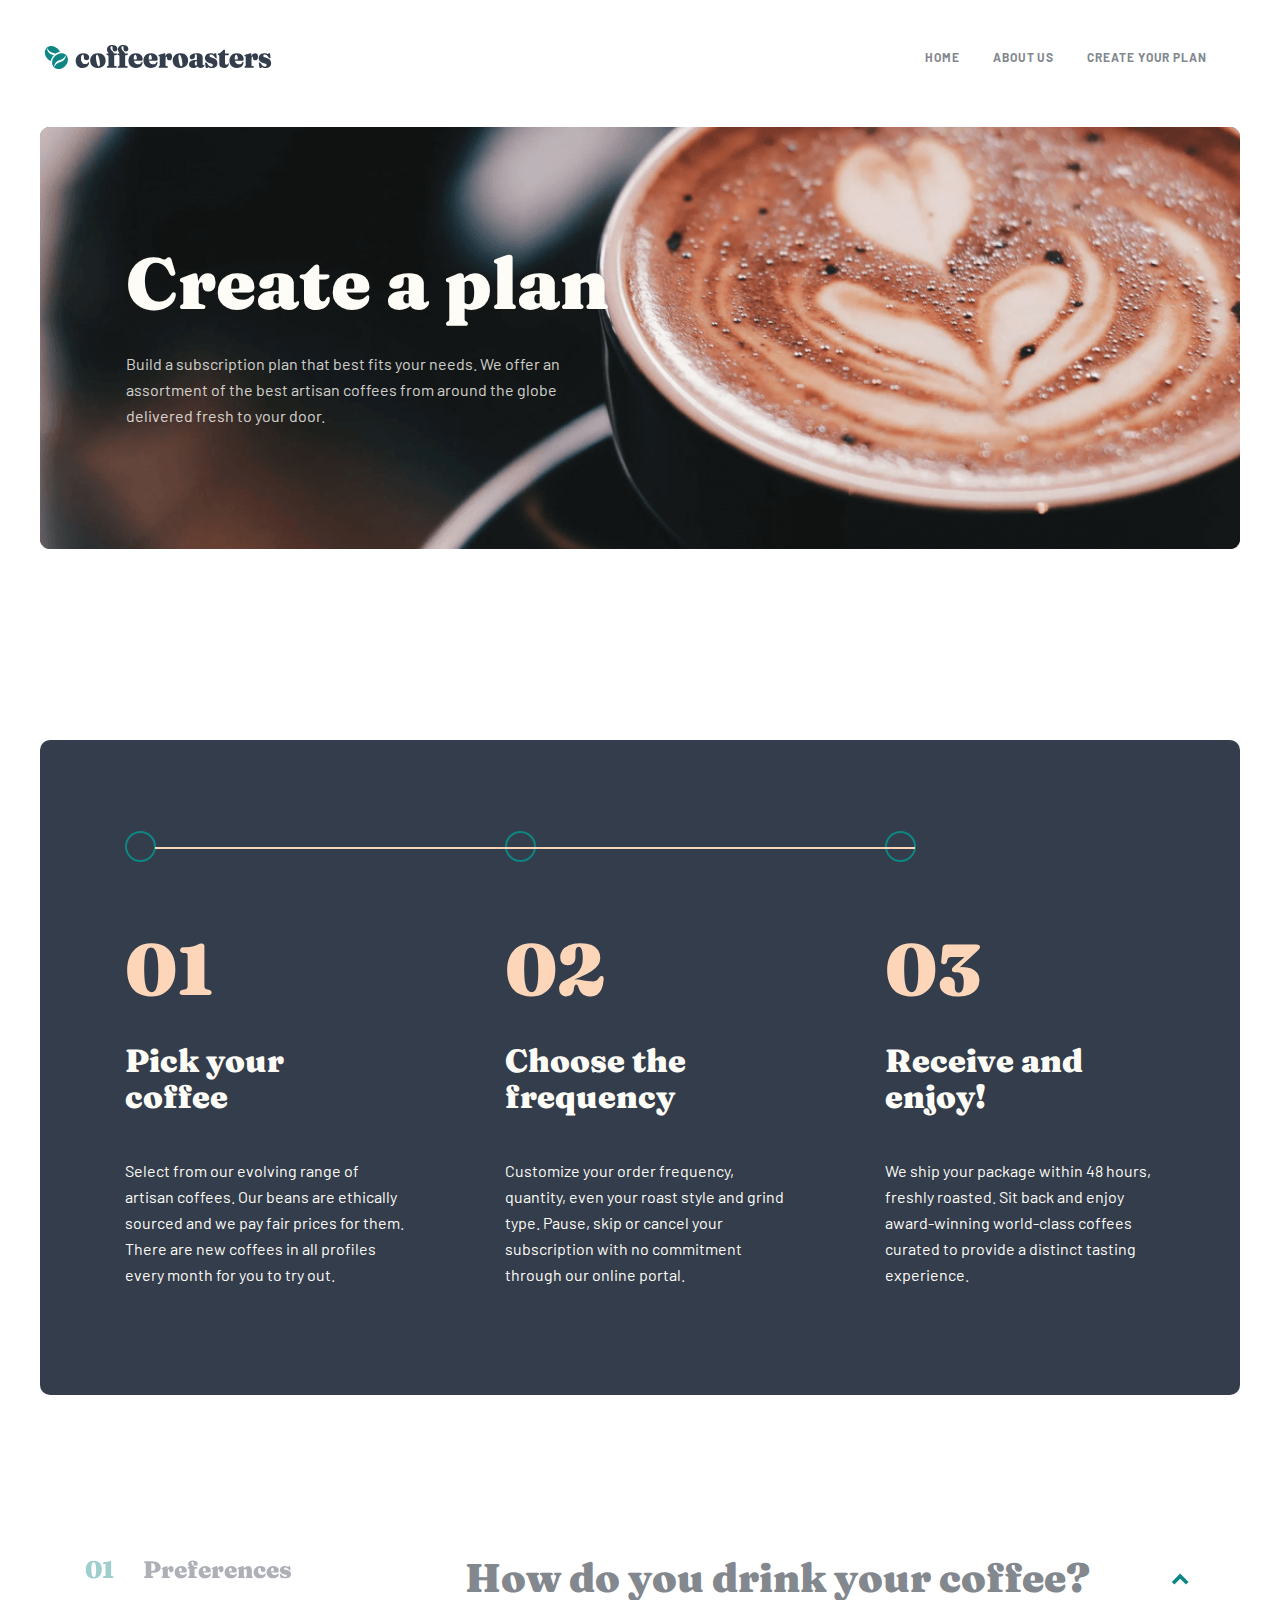
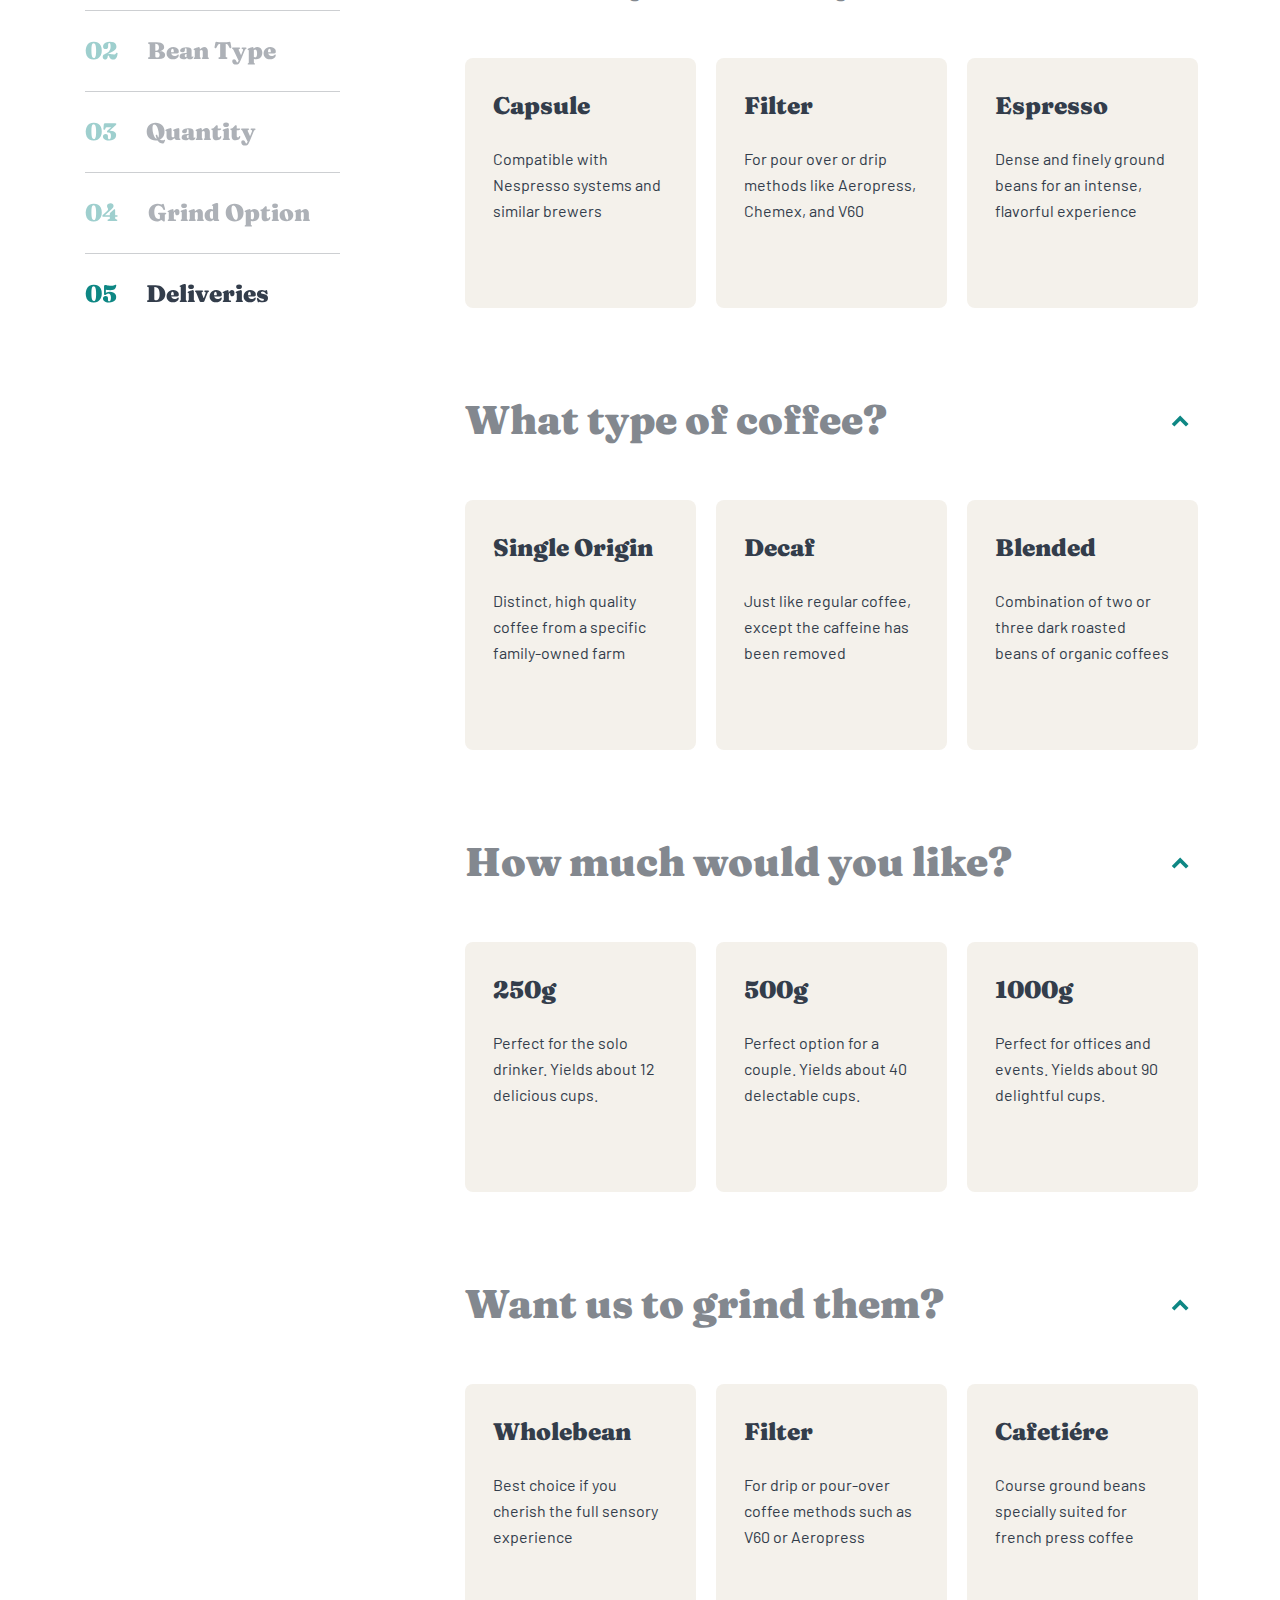
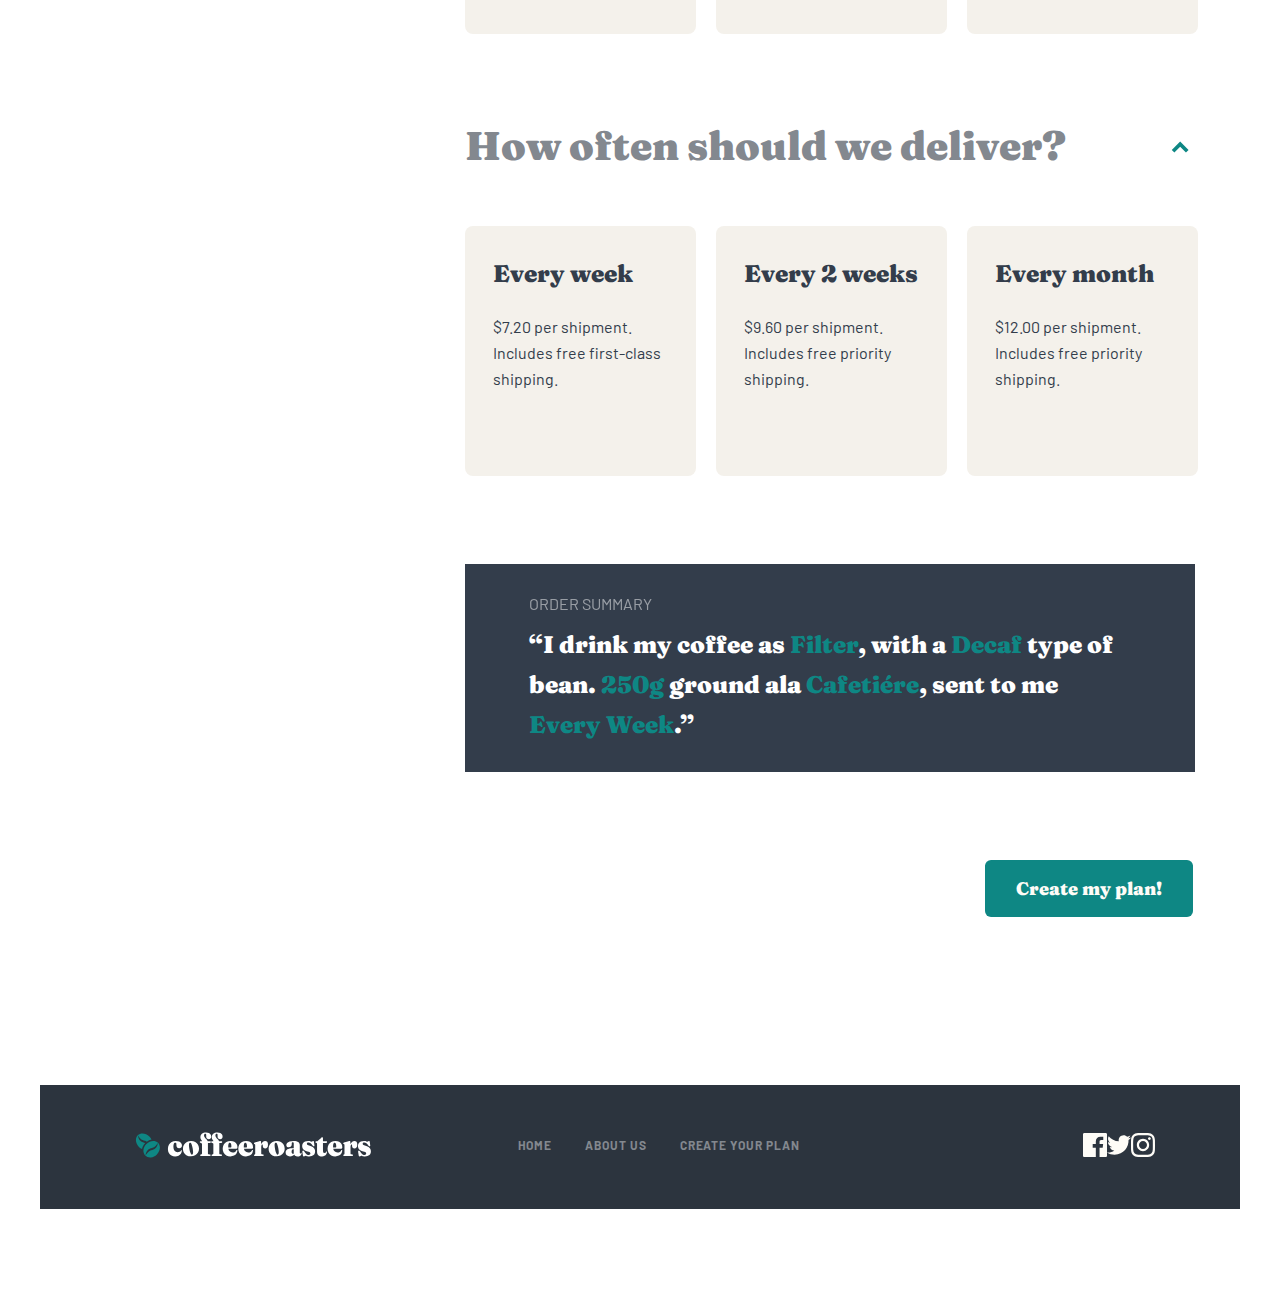
==== commit dbf76b2c: "End of plan" ====
--- a/create__your__plan.html
+++ b/create__your__plan.html
@@ -97,284 +97,237 @@
       </div>
     </section>
 
-    <section class="drink">
-      <div class="container">
-        <div class="drink__container">
-          <div class="drink__left">
-            <ul class="drink__list">
-              <li class="drink__item">
-                <a class="drink__item-link" href="#">
-                  <div class="drink__item-wrapper">
-                    <p class="drink__item-number">01</p>
-                    <h3 class="drink__item-heading">Preferences</h3>
-                  </div>
-                </a>
-              </li>
-
-              <li class="drink__item-span">
-                <span class="drink__item-span-span"></span>
-              </li>
-              <li class="drink__item">
-                <a class="drink__item-link" href="#">
-                  <div class="drink__item-wrapper">
-                    <p class="drink__item-number">02</p>
-                    <h3 class="drink__item-heading">Bean Type</h3>
-                  </div>
-                </a>
-              </li>
-
-              <li class="drink__item-span">
-                <span class="drink__item-span-span"></span>
-              </li>
-              <li class="drink__item">
-                <a class="drink__item-link" href="#">
-                  <div class="drink__item-wrapper">
-                    <p class="drink__item-number">03</p>
-                    <h3 class="drink__item-heading">Quantity</h3>
-                  </div>
-                </a>
-              </li>
-
-              <li class="drink__item-span">
-                <span class="drink__item-span-span"></span>
-              </li>
-              <li class="drink__item">
-                <a class="drink__item-link" href="#">
-                  <div class="drink__item-wrapper">
-                    <p class="drink__item-number">04</p>
-                    <h3 class="drink__item-heading">Grind Option</h3>
-                  </div>
-                </a>
-              </li>
-
-              <li class="drink__item-span">
-                <span class="drink__item-span-span"></span>
-              </li>
-
-              <li class="drink__item">
-                <a class="drink__item-link" href="#">
-                  <div class="drink__item-wrapper">
-                    <p class="drink__item-number">05</p>
-                    <h3 class="drink__item-heading">Deliveries</h3>
-                  </div>
-                </a>
+    <section class="plan">
+      <div class="container plan__inner-wrapper">
+        <div class="plan__container">
+          <div class="plan__left">
+            <ol class="plan__list">
+              <li class="plan__item">
+                <a class="plan__item-link" href="#preferences">
+                  <span class="plan__item-num">01</span>
+
+                  <h3 class="plan__item-heading">Preferences</h3>
+                </a>
+              </li>
+
+              <li class="plan__item">
+                <a class="plan__item-link" href="#bean">
+                  <span class="plan__item-num">02</span>
+
+                  <h3 class="plan__item-heading">Bean Type</h3>
+                </a>
+              </li>
+
+              <li class="plan__item">
+                <a class="plan__item-link" href="#quantity">
+                  <span class="plan__item-num">03</span>
+
+                  <h3 class="plan__item-heading">Quantity</h3>
+                </a>
+              </li>
+
+              <li class="plan__item">
+                <a class="plan__item-link" href="#grind">
+                  <span class="plan__item-num">04</span>
+
+                  <h3 class="plan__item-heading">Grind Option</h3>
+                </a>
+              </li>
+
+              <li class="plan__item plan__item--active">
+                <a class="plan__item-link" href="#delivery">
+                  <span class="plan__item-num">05</span>
+
+                  <h3 class="plan__item-heading">Deliveries</h3>
+                </a>
+              </li>
+            </ol>
+          </div>
+
+          <form class="plan__right" action="https://echo.htmlacademy.ru/" method="POST">
+            <ul class="plan__r-list">
+              <li id="preferences" class="plan__r-item">
+                <div class="plan__r-top">
+                  <h2 class="plan__r-heading">How do you drink your coffee?</h2>
+
+                  <button class="plan__r-btn" type="button"><img class="plan__r-arrow" src="./images/dropdown.svg" alt="dropdown" width="18" height="12"></button>
+                </div>
+
+                <div class="plan__form">
+                  <label class="plan_label">
+                    <input class="plan__input" type="radio" name="coffee-drink" value="Capsule">
+                    <span class="plan__input-span">
+                      <span class="plan__span-heading">Capsule</span>
+                      <span class="plan__span-text">Compatible with Nespresso systems and similar brewers</span>
+                    </span>
+                  </label>
+
+                  <label class="plan_label">
+                    <input class="plan__input" type="radio" name="coffee-drink" value="Filter">
+                    <span class="plan__input-span">
+                      <span class="plan__span-heading">Filter</span>
+                      <span class="plan__span-text">For pour over or drip methods like Aeropress, Chemex, and V60</span>
+                    </span>
+                  </label>
+
+                  <label class="plan_label">
+                    <input class="plan__input" type="radio" name="coffee-drink" value="Espresso">
+                    <span class="plan__input-span">
+                      <span class="plan__span-heading">Espresso</span>
+                      <span class="plan__span-text">Dense and finely ground beans for an intense, flavorful experience</span>
+                    </span>
+                  </label>
+                </div>
+              </li>
+
+              <li id="bean" class="plan__r-item">
+                <div class="plan__r-top">
+                  <h2 class="plan__r-heading">What type of coffee?</h2>
+
+                  <button class="plan__r-btn" type="button"><img class="plan__r-arrow" src="./images/dropdown.svg" alt="dropdown" width="18" height="12"></button>
+                </div>
+
+                <div class="plan__form">
+                  <label class="plan_label">
+                    <input class="plan__input" type="radio" name="coffee-type" value="Single Origin">
+                    <span class="plan__input-span">
+                      <span class="plan__span-heading">Single Origin</span>
+                      <span class="plan__span-text">Distinct, high quality coffee from a specific family-owned farm</span>
+                    </span>
+                  </label>
+
+                  <label class="plan_label">
+                    <input class="plan__input" type="radio" name="coffee-type" value="Decaf">
+                    <span class="plan__input-span">
+                      <span class="plan__span-heading">Decaf</span>
+                      <span class="plan__span-text">Just like regular coffee, except the caffeine has been removed</span>
+                    </span>
+                  </label>
+
+                  <label class="plan_label">
+                    <input class="plan__input" type="radio" name="coffee-type" value="Blended">
+                    <span class="plan__input-span">
+                      <span class="plan__span-heading">Blended</span>
+                      <span class="plan__span-text">Combination of two or three dark roasted beans of organic coffees</span>
+                    </span>
+                  </label>
+                </div>
+              </li>
+
+              <li id="quantity" class="plan__r-item">
+                <div class="plan__r-top">
+                  <h2 class="plan__r-heading">How much would you like?</h2>
+
+                  <button class="plan__r-btn" type="button"><img class="plan__r-arrow" src="./images/dropdown.svg" alt="dropdown" width="18" height="12"></button>
+                </div>
+
+                <div class="plan__form">
+                  <label class="plan_label">
+                    <input class="plan__input" type="radio" name="coffee-how" value="250g">
+                    <span class="plan__input-span">
+                      <span class="plan__span-heading">250g</span>
+                      <span class="plan__span-text">Perfect for the solo drinker. Yields about 12 delicious cups.</span>
+                    </span>
+                  </label>
+
+                  <label class="plan_label">
+                    <input class="plan__input" type="radio" name="coffee-how" value="500g">
+                    <span class="plan__input-span">
+                      <span class="plan__span-heading">500g</span>
+                      <span class="plan__span-text">Perfect option for a couple. Yields about 40 delectable cups.</span>
+                    </span>
+                  </label>
+
+                  <label class="plan_label">
+                    <input class="plan__input" type="radio" name="coffee-how" value="1000g">
+                    <span class="plan__input-span">
+                      <span class="plan__span-heading">1000g</span>
+                      <span class="plan__span-text">Perfect for offices and events. Yields about 90 delightful cups.</span>
+                    </span>
+                  </label>
+                </div>
+              </li>
+
+              <li id="grind" class="plan__r-item">
+                <div class="plan__r-top">
+                  <h2 class="plan__r-heading">Want us to grind them?</h2>
+
+                  <button class="plan__r-btn" type="button"><img class="plan__r-arrow" src="./images/dropdown.svg" alt="dropdown" width="18" height="12"></button>
+                </div>
+
+                <div class="plan__form">
+                  <label class="plan_label">
+                    <input class="plan__input" type="radio" name="coffee-grind" value="Wholebean">
+                    <span class="plan__input-span">
+                      <span class="plan__span-heading">Wholebean</span>
+                      <span class="plan__span-text">Best choice if you cherish the full sensory experience</span>
+                    </span>
+                  </label>
+
+                  <label class="plan_label">
+                    <input class="plan__input" type="radio" name="coffee-grind" value="Filter">
+                    <span class="plan__input-span">
+                      <span class="plan__span-heading">Filter</span>
+                      <span class="plan__span-text">For drip or pour-over coffee methods such as V60 or Aeropress</span>
+                    </span>
+                  </label>
+
+                  <label class="plan_label">
+                    <input class="plan__input" type="radio" name="coffee-grind" value="Cafetiére">
+                    <span class="plan__input-span">
+                      <span class="plan__span-heading">Cafetiére</span>
+                      <span class="plan__span-text">Course ground beans specially suited for french press coffee</span>
+                    </span>
+                  </label>
+                </div>
+              </li>
+
+              <li id="delivery" class="plan__r-item">
+                <div class="plan__r-top">
+                  <h2 class="plan__r-heading">How often should we deliver?</h2>
+
+                  <button class="plan__r-btn" type="button"><img class="plan__r-arrow" src="./images/dropdown.svg" alt="dropdown" width="18" height="12"></button>
+                </div>
+
+                <div class="plan__form">
+                  <label class="plan_label">
+                    <input class="plan__input" type="radio" name="coffee-deliver" value="Every week">
+                    <span class="plan__input-span">
+                      <span class="plan__span-heading">Every week</span>
+                      <span class="plan__span-text">$7.20 per shipment. Includes free first-class shipping.</span>
+                    </span>
+                  </label>
+
+                  <label class="plan_label">
+                    <input class="plan__input" type="radio" name="coffee-deliver" value="Every 2 weeks">
+                    <span class="plan__input-span">
+                      <span class="plan__span-heading">Every 2 weeks</span>
+                      <span class="plan__span-text">$9.60 per shipment. Includes free priority shipping.</span>
+                    </span>
+                  </label>
+
+                  <label class="plan_label">
+                    <input class="plan__input" type="radio" name="coffee-deliver" value="Every month">
+                    <span class="plan__input-span">
+                      <span class="plan__span-heading">Every month</span>
+                      <span class="plan__span-text">$12.00 per shipment. Includes free priority shipping.</span>
+                    </span>
+                  </label>
+                </div>
+              </li>
+
+              <li class="plan__r-item">
+                <div class="plan__order">
+                  <p class="plan__order-text">Order Summary</p>
+
+                  <h2 class="plan__order-heading">“I drink my coffee as <span class="plan__order-span">Filter</span>, with a <span class="plan__order-span">Decaf</span> type of bean. <span class="plan__order-span">250g</span> ground ala <span class="plan__order-span">Cafetiére</span>, sent to me <span class="plan__order-span">Every Week</span>.”</h2>
+                </div>
               </li>
             </ul>
-          </div>
-
-          <div class="drink__right">
-            <form class="form" action="https://echo.htmlacademy.ru/">
-              <ul class="drink__right-list">
-                <li class="drink__right-item">
-                  <div class="drink__right-item-item-wrapper">
-                    <h2 class="drink__right-item-item-heading">How do you drink your coffee?</h2>
-
-                    <a class="drink__right-item-item-link" href="#"><img class="drink__right-item-item-img" src="./images/dropdown.svg" alt="dropdown" width="18" height="12"></a>
-                  </div>
-
-                  <ul class="drink__right-item-list">
-                    <li class="drink__right-item-item">
-                      <input type="radio" class="drink__right-input" name="drink__capsule" id="input1.1">
-                      <label class="label" for="input1.1">
-                        <span class="drink__right-item-item-span1">
-                          <h3 class="drink__right-item-item-span1-heading drink__active-heading">Capsule</h3>
-                          <p class="drink__right-item-item-span1-text drink__active-text">Compatible with Nespresso systems and similar brewers</p>
-                        </span>
-                      </label>
-                    </li>
-
-                    <li class="drink__right-item-item">
-                      <input type="radio" class="drink__right-input" name="drink__filter" id="input1.2">
-                      <label class="label" for="input1.2">
-                        <span class="drink__right-item-item-span1">
-                          <h3 class="drink__right-item-item-span1-heading drink__active-heading">Filter</h3>
-                          <p class="drink__right-item-item-span1-text drink__active-text">For pour over or drip methods like Aeropress, Chemex, and V60</p>
-                        </span>
-                      </label>
-                    </li>
-
-                    <li class="drink__right-item-item">
-                      <input type="radio" class="drink__right-input" name="drink__espresso" id="input1.3">
-                      <label class="label" for="input1.3">
-                        <span class="drink__right-item-item-span1">
-                          <h3 class="drink__right-item-item-span1-heading drink__active-heading">Espresso</h3>
-                          <p class="drink__right-item-item-span1-text drink__active-text">Dense and finely ground beans for an intense, flavorful experience</p>
-                        </span>
-                      </label>
-                    </li>
-                  </ul>
-                </li>
-
-                <li class="drink__right-item">
-                  <div class="drink__right-item-item-wrapper">
-                    <h2 class="drink__right-item-item-heading">What type of coffee?</h2>
-
-                    <a class="drink__right-item-item-link" href="#"><img class="drink__right-item-item-img" src="./images/dropdown.svg" alt="dropdown" width="18" height="12"></a>
-                  </div>
-
-                  <ul class="drink__right-item-list">
-                    <li class="drink__right-item-item">
-                      <input type="radio" class="drink__right-input" name="type__single" id="input2.1">
-                      <label class="label" for="input2.1">
-                        <span class="drink__right-item-item-span1">
-                          <h3 class="drink__right-item-item-span1-heading drink__active-heading">Single Origin</h3>
-                          <p class="drink__right-item-item-span1-text drink__active-text">Distinct, high quality coffee from a specific family-owned farm</p>
-                        </span>
-                      </label>
-                    </li>
-
-                    <li class="drink__right-item-item">
-                      <input type="radio" class="drink__right-input" name="type__decaf" id="input2.2">
-                      <label class="label" for="input2.2">
-                        <span class="drink__right-item-item-span1">
-                          <h3 class="drink__right-item-item-span1-heading drink__active-heading">Decaf</h3>
-                          <p class="drink__right-item-item-span1-text drink__active-text">Just like regular coffee, except the caffeine has been removed</p>
-                        </span>
-                      </label>
-                    </li>
-
-                    <li class="drink__right-item-item">
-                      <input type="radio" class="drink__right-input" name="type__blended" id="input2.3">
-                      <label class="label" for="input2.3">
-                        <span class="drink__right-item-item-span1">
-                          <h3 class="drink__right-item-item-span1-heading drink__active-heading">Blended</h3>
-                          <p class="drink__right-item-item-span1-text drink__active-text">Combination of two or three dark roasted beans of organic coffees</p>
-                        </span>
-                      </label>
-                    </li>
-                  </ul>
-                </li>
-
-                <li class="drink__right-item">
-                  <div class="drink__right-item-item-wrapper">
-                    <h2 class="drink__right-item-item-heading">How much would you like?</h2>
-
-                    <a class="drink__right-item-item-link" href="#"><img class="drink__right-item-item-img" src="./images/dropdown.svg" alt="dropdown" width="18" height="12"></a>
-                  </div>
-
-                  <ul class="drink__right-item-list">
-                    <li class="drink__right-item-item">
-                      <input type="radio" class="drink__right-input" name="how__much__250g" id="input3.1">
-                      <label class="label" for="input3.1">
-                        <span class="drink__right-item-item-span1">
-                          <h3 class="drink__right-item-item-span1-heading drink__active-heading">250g</h3>
-                          <p class="drink__right-item-item-span1-text drink__active-text">Perfect for the solo drinker. Yields about 12 delicious cups.</p>
-                        </span>
-                      </label>
-                    </li>
-
-                    <li class="drink__right-item-item">
-                      <input type="radio" class="drink__right-input" name="how__much__500g" id="input3.2">
-                      <label class="label" for="input3.2">
-                        <span class="drink__right-item-item-span1">
-                          <h3 class="drink__right-item-item-span1-heading drink__active-heading">500g</h3>
-                          <p class="drink__right-item-item-span1-text drink__active-text">Perfect option for a couple. Yields about 40 delectable cups.</p>
-                        </span>
-                      </label>
-                    </li>
-
-                    <li class="drink__right-item-item">
-                      <input type="radio" class="drink__right-input" name="how__much__1000g" id="input3.3">
-                      <label class="label" for="input3.3">
-                        <span class="drink__right-item-item-span1">
-                          <h3 class="drink__right-item-item-span1-heading drink__active-heading">1000g</h3>
-                          <p class="drink__right-item-item-span1-text drink__active-text">Perfect for offices and events. Yields about 90 delightful cups.</p>
-                        </span>
-                      </label>
-                    </li>
-                  </ul>
-                </li>
-
-                <li class="drink__right-item">
-                  <div class="drink__right-item-item-wrapper">
-                    <h2 class="drink__right-item-item-heading">Want us to grind them?</h2>
-
-                    <a class="drink__right-item-item-link" href="#"><img class="drink__right-item-item-img" src="./images/dropdown.svg" alt="dropdown" width="18" height="12"></a>
-                  </div>
-
-                  <ul class="drink__right-item-list">
-                    <li class="drink__right-item-item">
-                      <input type="radio" class="drink__right-input" name="type2__wholebean" id="input4.1">
-                      <label class="label" for="input4.1">
-                        <span class="drink__right-item-item-span1">
-                          <h3 class="drink__right-item-item-span1-heading drink__active-heading">Wholebean</h3>
-                          <p class="drink__right-item-item-span1-text drink__active-text">Best choice if you cherish the full sensory experience</p>
-                        </span>
-                      </label>
-                    </li>
-
-                    <li class="drink__right-item-item">
-                      <input type="radio" class="drink__right-input" name="type2__filter" id="input4.2">
-                      <label class="label" for="input4.2">
-                        <span class="drink__right-item-item-span1">
-                          <h3 class="drink__right-item-item-span1-heading drink__active-heading">Filter</h3>
-                          <p class="drink__right-item-item-span1-text drink__active-text">For drip or pour-over coffee methods such as V60 or Aeropress</p>
-                        </span>
-                      </label>
-                    </li>
-
-                    <li class="drink__right-item-item">
-                      <input type="radio" class="drink__right-input" name="type2__cafetiere" id="input4.3">
-                      <label class="label" for="input4.3">
-                        <span class="drink__right-item-item-span1">
-                          <h3 class="drink__right-item-item-span1-heading drink__active-heading">Cafetiére</h3>
-                          <p class="drink__right-item-item-span1-text drink__active-text">Course ground beans specially suited for french press coffee</p>
-                        </span>
-                      </label>
-                    </li>
-                  </ul>
-                </li>
-
-                <li class="drink__right-item">
-                  <div class="drink__right-item-item-wrapper">
-                    <h2 class="drink__right-item-item-heading">How often should we deliver?</h2>
-
-                    <a class="drink__right-item-item-link" href="#"><img class="drink__right-item-item-img" src="./images/dropdown.svg" alt="dropdown" width="18" height="12"></a>
-                  </div>
-
-                  <ul class="drink__right-item-list">
-                    <li class="drink__right-item-item">
-                      <input type="radio" class="drink__right-input" name="payment__every__week" id="input5.1">
-                      <label class="label" for="input5.1">
-                        <span class="drink__right-item-item-span1">
-                          <h3 class="drink__right-item-item-span1-heading drink__active-heading">Every week</h3>
-                          <p class="drink__right-item-item-span1-text drink__active-text">$7.20 per shipment. Includes free first-class shipping.</p>
-                        </span>
-                      </label>
-                    </li>
-
-                    <li class="drink__right-item-item">
-                      <input type="radio" class="drink__right-input" name="payment__every2__weeks" id="input5.2">
-                      <label class="label" for="input5.2">
-                        <span class="drink__right-item-item-span1">
-                          <h3 class="drink__right-item-item-span1-heading drink__active-heading">Every 2 weeks</h3>
-                          <p class="drink__right-item-item-span1-text drink__active-text">$9.60 per shipment. Includes free priority shipping.</p>
-                        </span>
-                      </label>
-                    </li>
-
-                    <li class="drink__right-item-item">
-                      <input type="radio" class="drink__right-input" name="payment__every__month" id="input5.3">
-                      <label class="label" for="input5.3">
-                        <span class="drink__right-item-item-span1">
-                          <h3 class="drink__right-item-item-span1-heading drink__active-heading">Every month</h3>
-                          <p class="drink__right-item-item-span1-text drink__active-text">$12.00 per shipment. Includes free priority shipping.</p>
-                        </span>
-                      </label>
-                    </li>
-                  </ul>
-                </li>
-
-                <li class="drink__right-item1">
-                  <p class="drink__right-item1-text">Order Summary</p>
-
-                  <h2 class="drink__right-item1-heading">“I drink my coffee as <span class="drink__right-item1-span">Filter</span>, with a <span class="drink__right-item1-span">Decaf</span> type of bean. <span class="drink__right-item1-span">250g</span> ground ala <span class="drink__right-item1-span">Cafetiére</span>, sent to me <span class="drink__right-item1-span">Every Week</span>.”</h2>
-                </li>
-              </ul>
-
-              <button class="drink__btn">Create my plan!</button>
-            </form>
-          </div>
+
+            <button class="hero__btn plan__btn">Create my plan!</button>
+          </form>
+
         </div>
       </div>
     </section>
--- a/css/styles.css
+++ b/css/styles.css
@@ -362,6 +362,10 @@
   src: url("../fonts/fraunces-v22-latin-900.woff2") format("woff2"), url("../fonts/fraunces-v22-latin-900.woff") format("woff");
 }
 
+html {
+  scroll-behavior: smooth;
+}
+
 *,
 *::before,
 *::after {
@@ -398,7 +402,7 @@
   padding-right: 20px;
 }
 
-button {
+.hero__btn {
   background-color: #0E8784;
   border-radius: 6px;
   font-family: 'Fraunces';
@@ -413,7 +417,7 @@
   padding: 16px 31px;
 }
 
-button:hover {
+.hero__btn:hover {
   background-color: #66D2CF;
   border-radius: 6px;
   font-family: 'Fraunces';
@@ -1250,51 +1254,100 @@
   width: 285px;
 }
 
-.drink__container {
-  display: -webkit-box;
-  display: -ms-flexbox;
-  display: flex;
-}
-
-.drink__left {
-  margin-right: 125px;
-}
-
-.drink__list {
+.plan_label {
+  display: block;
+  max-width: 228px;
+  width: 100%;
+}
+
+.plan_label:not(:last-child) {
+  margin-right: 23px;
+}
+
+.plan__inner-wrapper {
+  max-width: 1150px;
+}
+
+.plan__container {
+  display: -webkit-box;
+  display: -ms-flexbox;
+  display: flex;
+  -webkit-box-align: start;
+      -ms-flex-align: start;
+          align-items: flex-start;
+  -webkit-box-pack: justify;
+      -ms-flex-pack: justify;
+          justify-content: space-between;
+}
+
+.plan__left {
+  max-width: 255px;
+  width: 100%;
+  position: -webkit-sticky;
+  position: sticky;
+  top: 20px;
+}
+
+.plan__list {
   margin: 0;
   padding: 0;
   list-style-type: none;
-}
-
-.drink__item {
+  display: -webkit-box;
+  display: -ms-flexbox;
+  display: flex;
+  -webkit-box-orient: vertical;
+  -webkit-box-direction: normal;
+      -ms-flex-direction: column;
+          flex-direction: column;
+  -webkit-box-align: start;
+      -ms-flex-align: start;
+          align-items: flex-start;
+}
+
+.plan__item {
+  margin: 0;
+  padding: 0;
+  opacity: 0.4;
+  border-bottom: 1px solid #83888F;
   margin-bottom: 24px;
-  opacity: 0.4;
-  margin: 0;
-  padding: 0;
-}
-
-.drink__item-link {
+  padding-bottom: 24px;
+  width: 100%;
+}
+
+.plan__item:hover {
+  opacity: 0.6;
+}
+
+.plan__item:active {
+  opacity: 1;
+}
+
+.plan__item:last-child {
+  margin: 0;
+  padding: 0;
+  border: none;
+}
+
+.plan__item-link {
+  display: -webkit-box;
+  display: -ms-flexbox;
+  display: flex;
+  -webkit-box-align: center;
+      -ms-flex-align: center;
+          align-items: center;
   text-decoration: none;
 }
 
-.drink__item-wrapper {
-  display: -webkit-box;
-  display: -ms-flexbox;
-  display: flex;
-}
-
-.drink__item-number {
-  margin: 0;
-  font-family: 'Fraunces';
-  font-style: normal;
-  font-weight: 900;
+.plan__item-num {
+  margin: 0;
+  font-family: 'Fraunces';
   font-size: 24px;
   line-height: 32px;
-  color: #83888F;
-  margin-right: 25px;
-}
-
-.drink__item-heading {
+  color: #0E8784;
+  margin-right: 28.5px;
+}
+
+.plan__item-heading {
   margin: 0;
   font-family: 'Fraunces';
   font-style: normal;
@@ -1304,138 +1357,126 @@
   color: #333D4B;
 }
 
-.drink__item-span {
-  margin: 0;
-  padding: 0;
-  margin-bottom: 24px;
-}
-
-.drink__item-span-span {
-  background-color: #83888F;
-  mix-blend-mode: normal;
-  opacity: 0.25;
-  display: inline-block;
-  height: 1px;
-  width: 255px;
-}
-
-.drink__right-list {
+.plan__item--active {
+  opacity: 1;
+}
+
+.plan__right {
+  max-width: 730px;
+  width: 100%;
+}
+
+.plan__r-list {
   margin: 0;
   padding: 0;
   list-style-type: none;
 }
 
-.drink__right-item {
+.plan__r-item {
   margin: 0;
   padding: 0;
   margin-bottom: 88px;
 }
 
-.drink__right-item-item-wrapper {
-  display: -webkit-box;
-  display: -ms-flexbox;
-  display: flex;
-  position: relative;
-}
-
-.drink__right-item-item-heading {
-  margin: 0;
-  font-family: 'Fraunces';
-  font-style: normal;
+.plan__r-top {
+  display: -webkit-box;
+  display: -ms-flexbox;
+  display: flex;
+  -webkit-box-align: center;
+      -ms-flex-align: center;
+          align-items: center;
+  -webkit-box-pack: justify;
+      -ms-flex-pack: justify;
+          justify-content: space-between;
+  margin-bottom: 56px;
+}
+
+.plan__r-heading {
+  font-family: 'Fraunces';
+  font-style: normal;
+  margin: 0;
   font-weight: 900;
   font-size: 40px;
   line-height: 48px;
   color: #83888F;
-  margin-right: 80px;
-  margin-bottom: 56px;
-}
-
-.drink__right-item-item-img {
-  position: absolute;
-  top: 20%;
-  left: 94%;
-}
-
-.drink__right-item-list {
-  margin: 0;
-  padding: 0;
-  list-style-type: none;
-  display: -webkit-box;
-  display: -ms-flexbox;
-  display: flex;
-}
-
-.drink__right-item-item {
-  margin: 0;
-  padding: 0;
-  margin-right: 23px;
-  position: relative;
-}
-
-.drink__right-input {
-  position: absolute;
+}
+
+.plan__r-btn {
+  border: none;
+  outline: none;
+  background: none;
+  cursor: pointer;
+}
+
+.plan__form {
+  display: -webkit-box;
+  display: -ms-flexbox;
+  display: flex;
+  -webkit-box-pack: justify;
+      -ms-flex-pack: justify;
+          justify-content: space-between;
+}
+
+.plan__input {
   display: none;
 }
 
-.drink__right-item-item-span1 {
+.plan__input:checked + .plan__input-span {
+  background-color: #0E8784;
+  color: #FEFCF7;
+}
+
+.plan__input:checked + .plan__input-span .plan__span-heading {
+  color: #FFFFFF;
+}
+
+.plan__input-span {
+  padding: 32px 28px 84px 28px;
+  background: #F4F1EB;
+  border-radius: 8px;
+  color: #333D4B;
   display: inline-block;
-  background-color: #F4F1EB;
-  border-radius: 8px;
-  padding: 32px 28px 84px 28px;
-  -webkit-transition: all 0.5s ease;
-  transition: all 0.5s ease;
-}
-
-.drink__right-item-item-span1:hover {
+  -webkit-transition: all 0.3s ease;
+  transition: all 0.3s ease;
+}
+
+.plan__input-span:hover {
   background-color: #FDD6BA;
 }
 
-.drink__right-item-item-span1:active {
-  background-color: #0E8784;
-}
-
-.drink__right-item-item-span1-heading {
+.plan__span-heading {
   margin: 0;
   font-family: 'Fraunces';
   font-style: normal;
   font-weight: 900;
   font-size: 24px;
   line-height: 32px;
-  color: #333D4B;
+  display: block;
   margin-bottom: 24px;
-}
-
-.drink__right-item-item-span1-heading:active {
-  color: #FFFFFF;
-}
-
-.drink__right-item-item-span1-text {
+  color: inherit;
+  width: 175px;
+}
+
+.plan__span-text {
   margin: 0;
   font-family: 'Barlow';
   font-style: normal;
   font-weight: 400;
   font-size: 16px;
   line-height: 26px;
-  color: #333D4B;
-  width: 172px;
-}
-
-.drink__right-item-item-span1-text:active {
-  color: #FEFCF7;
-}
-
-.drink__right-item1 {
+  color: inherit;
+}
+
+.plan__order {
   background-color: #333D4B;
-  padding: 27px 64px 27px 64px;
+  max-width: 730px;
+  width: 100%;
+  padding: 27px 64px;
   margin-bottom: 40px;
-  width: 730px;
-}
-
-.drink__right-item1-span {
-  color: #0E8784;
-}
-
-.drink__right-item1-text {
+}
+
+.plan__order-text {
+  margin: 0;
   font-family: 'Barlow';
   font-style: normal;
   font-weight: 400;
@@ -1445,9 +1486,10 @@
   color: #FFFFFF;
   mix-blend-mode: normal;
   opacity: 0.5;
-}
-
-.drink__right-item1-heading {
+  margin-bottom: 8px;
+}
+
+.plan__order-heading {
   margin: 0;
   font-family: 'Fraunces';
   font-style: normal;
@@ -1458,8 +1500,12 @@
   width: 602px;
 }
 
-.drink__btn {
-  margin-left: 550px;
+.plan__order-span {
+  color: #0E8784;
+}
+
+.plan__btn {
+  margin-left: 520px;
   margin-bottom: 168px;
 }
 
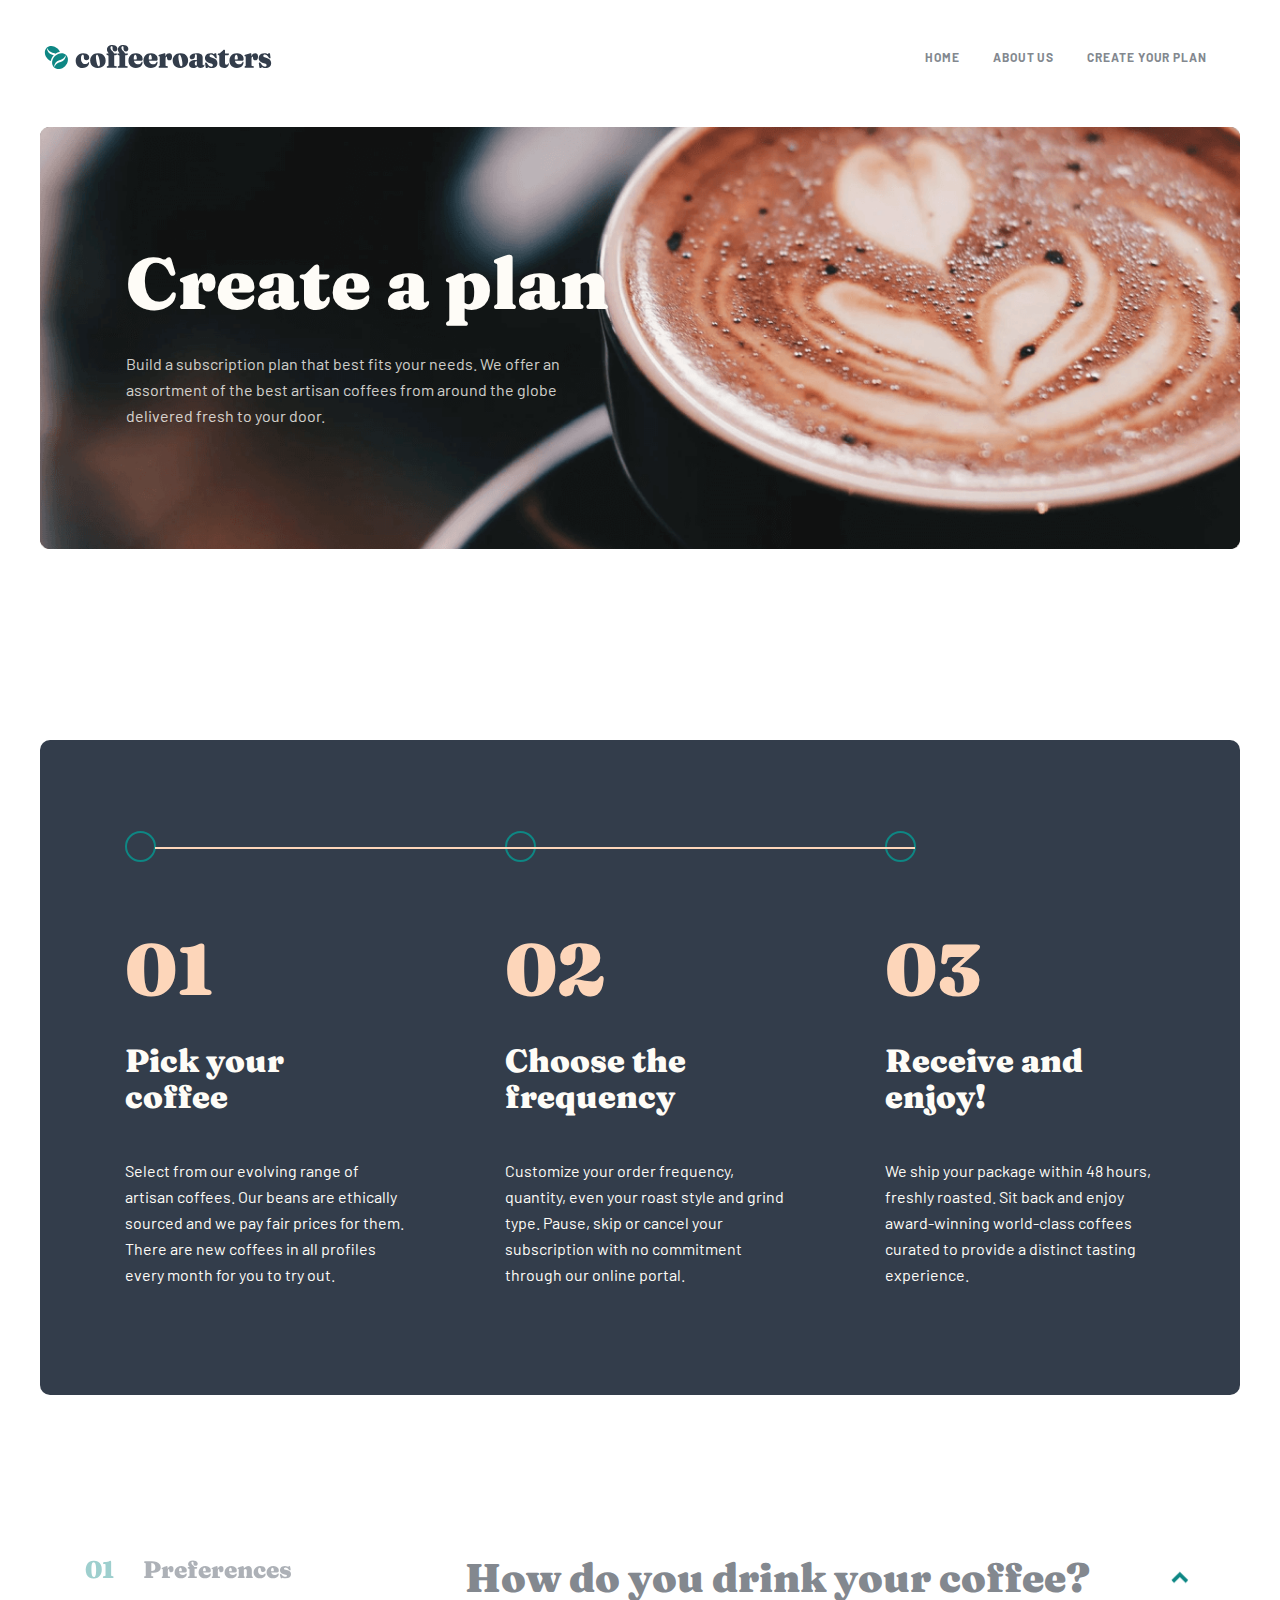
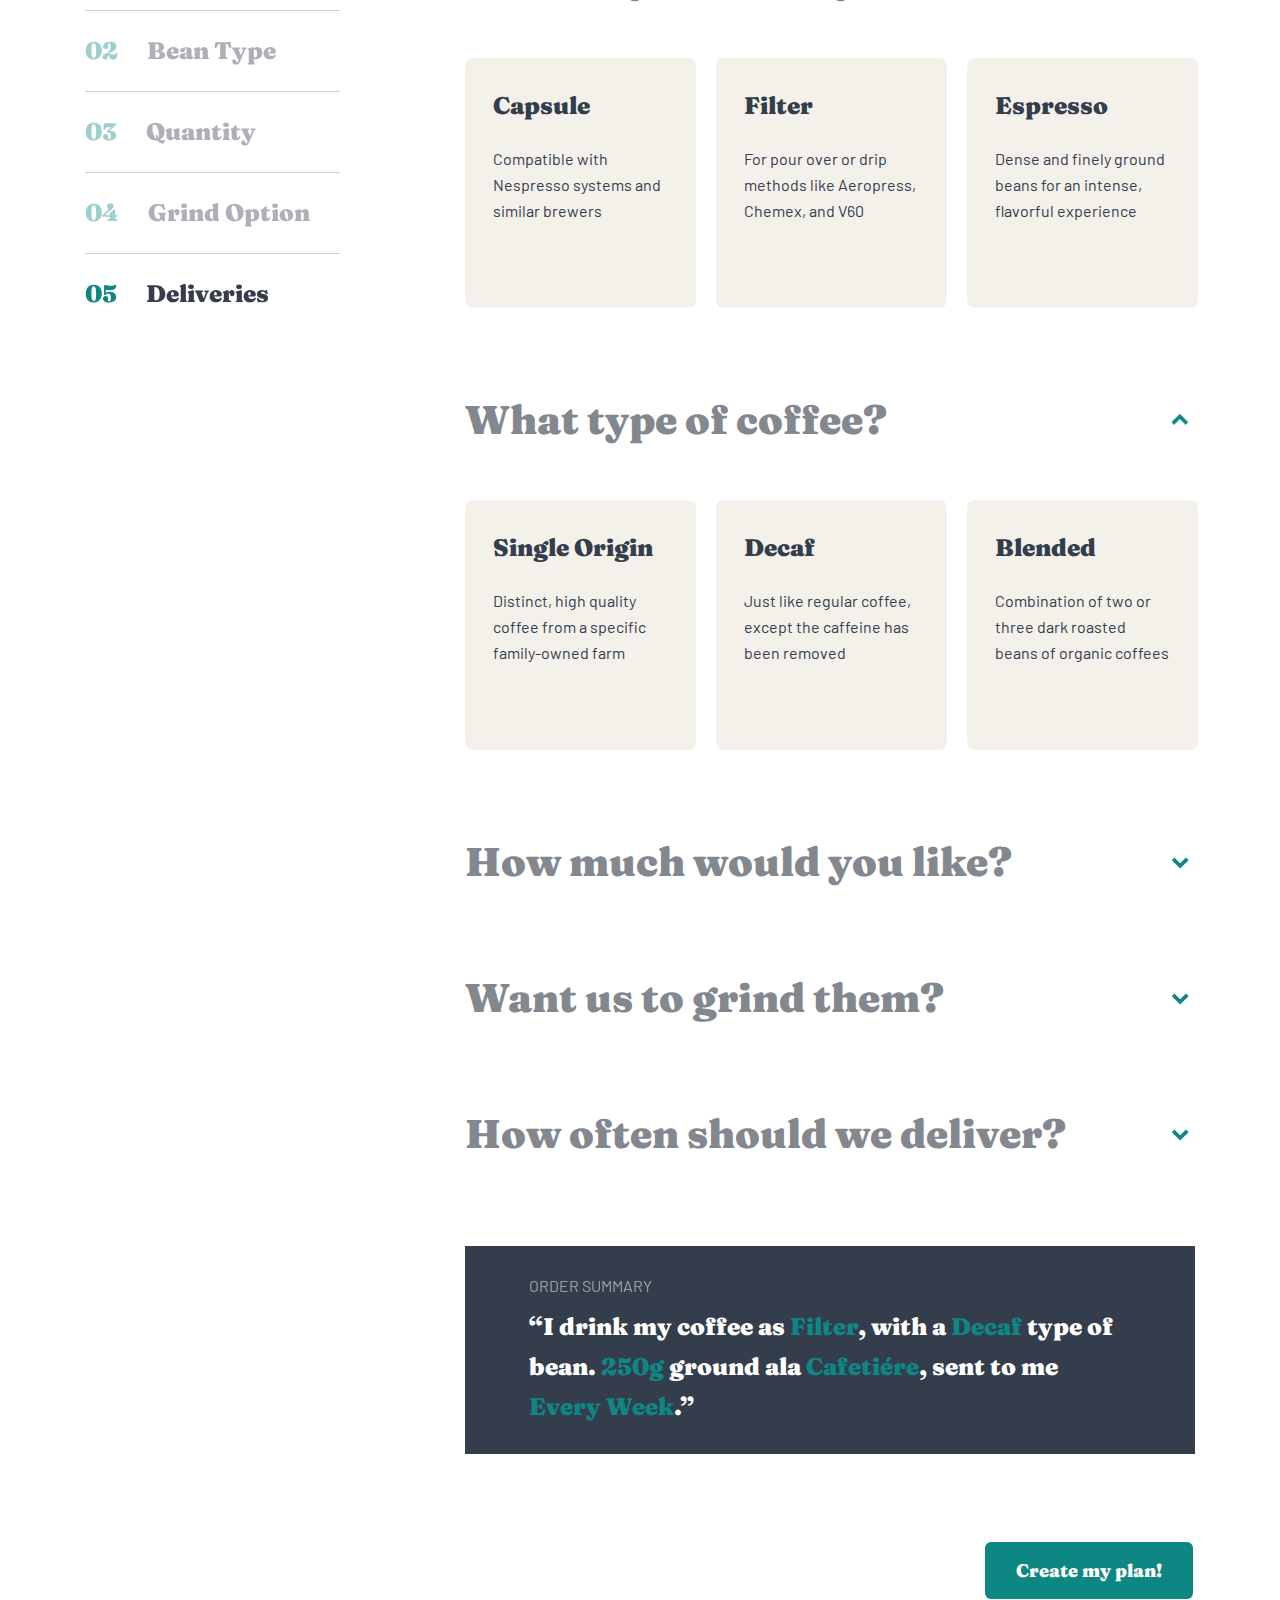
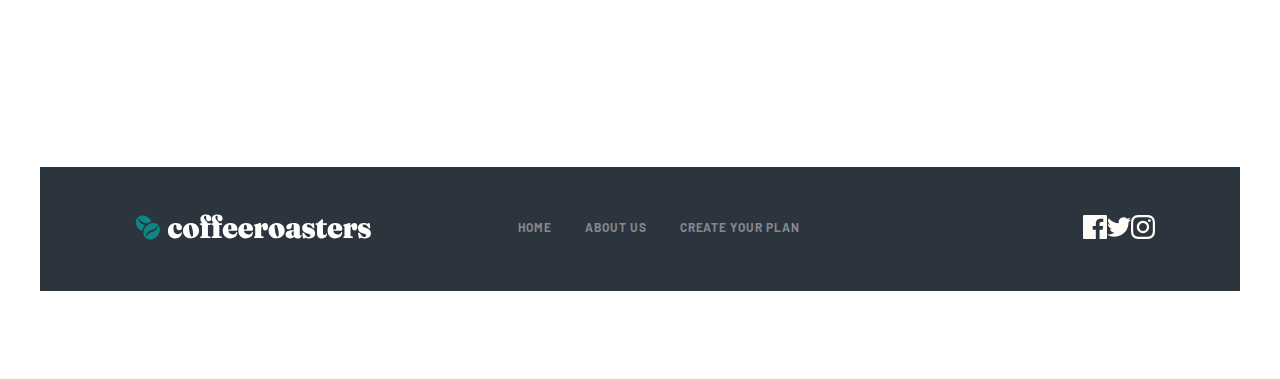
==== commit b4e2bd96: "FULL COFFEE" ====
--- a/create__your__plan.html
+++ b/create__your__plan.html
@@ -146,7 +146,7 @@
 
           <form class="plan__right" action="https://echo.htmlacademy.ru/" method="POST">
             <ul class="plan__r-list">
-              <li id="preferences" class="plan__r-item">
+              <li id="preferences" class="plan__r-item plan__r-item--open">
                 <div class="plan__r-top">
                   <h2 class="plan__r-heading">How do you drink your coffee?</h2>
 
@@ -180,7 +180,7 @@
                 </div>
               </li>
 
-              <li id="bean" class="plan__r-item">
+              <li id="bean" class="plan__r-item plan__r-item--open">
                 <div class="plan__r-top">
                   <h2 class="plan__r-heading">What type of coffee?</h2>
 
@@ -374,5 +374,7 @@
       </div>
     </div>
   </footer>
+
+  <script src="./js/main.js"></script>
 </body>
 </html>--- a/css/styles.css
+++ b/css/styles.css
@@ -1378,6 +1378,27 @@
   margin-bottom: 88px;
 }
 
+.plan__r-item > .plan__form {
+  display: none;
+}
+
+.plan__r-item--open {
+  margin: 0;
+  padding: 0;
+  margin-bottom: 88px;
+}
+
+.plan__r-item--open > .plan__form {
+  display: -webkit-box;
+  display: -ms-flexbox;
+  display: flex;
+}
+
+.plan__r-item--open .plan__r-btn {
+  -webkit-transform: rotate(180deg);
+          transform: rotate(180deg);
+}
+
 .plan__r-top {
   display: -webkit-box;
   display: -ms-flexbox;
@@ -1406,6 +1427,10 @@
   outline: none;
   background: none;
   cursor: pointer;
+}
+
+.plan__r-btn:hover {
+  opacity: 0.6;
 }
 
 .plan__form {
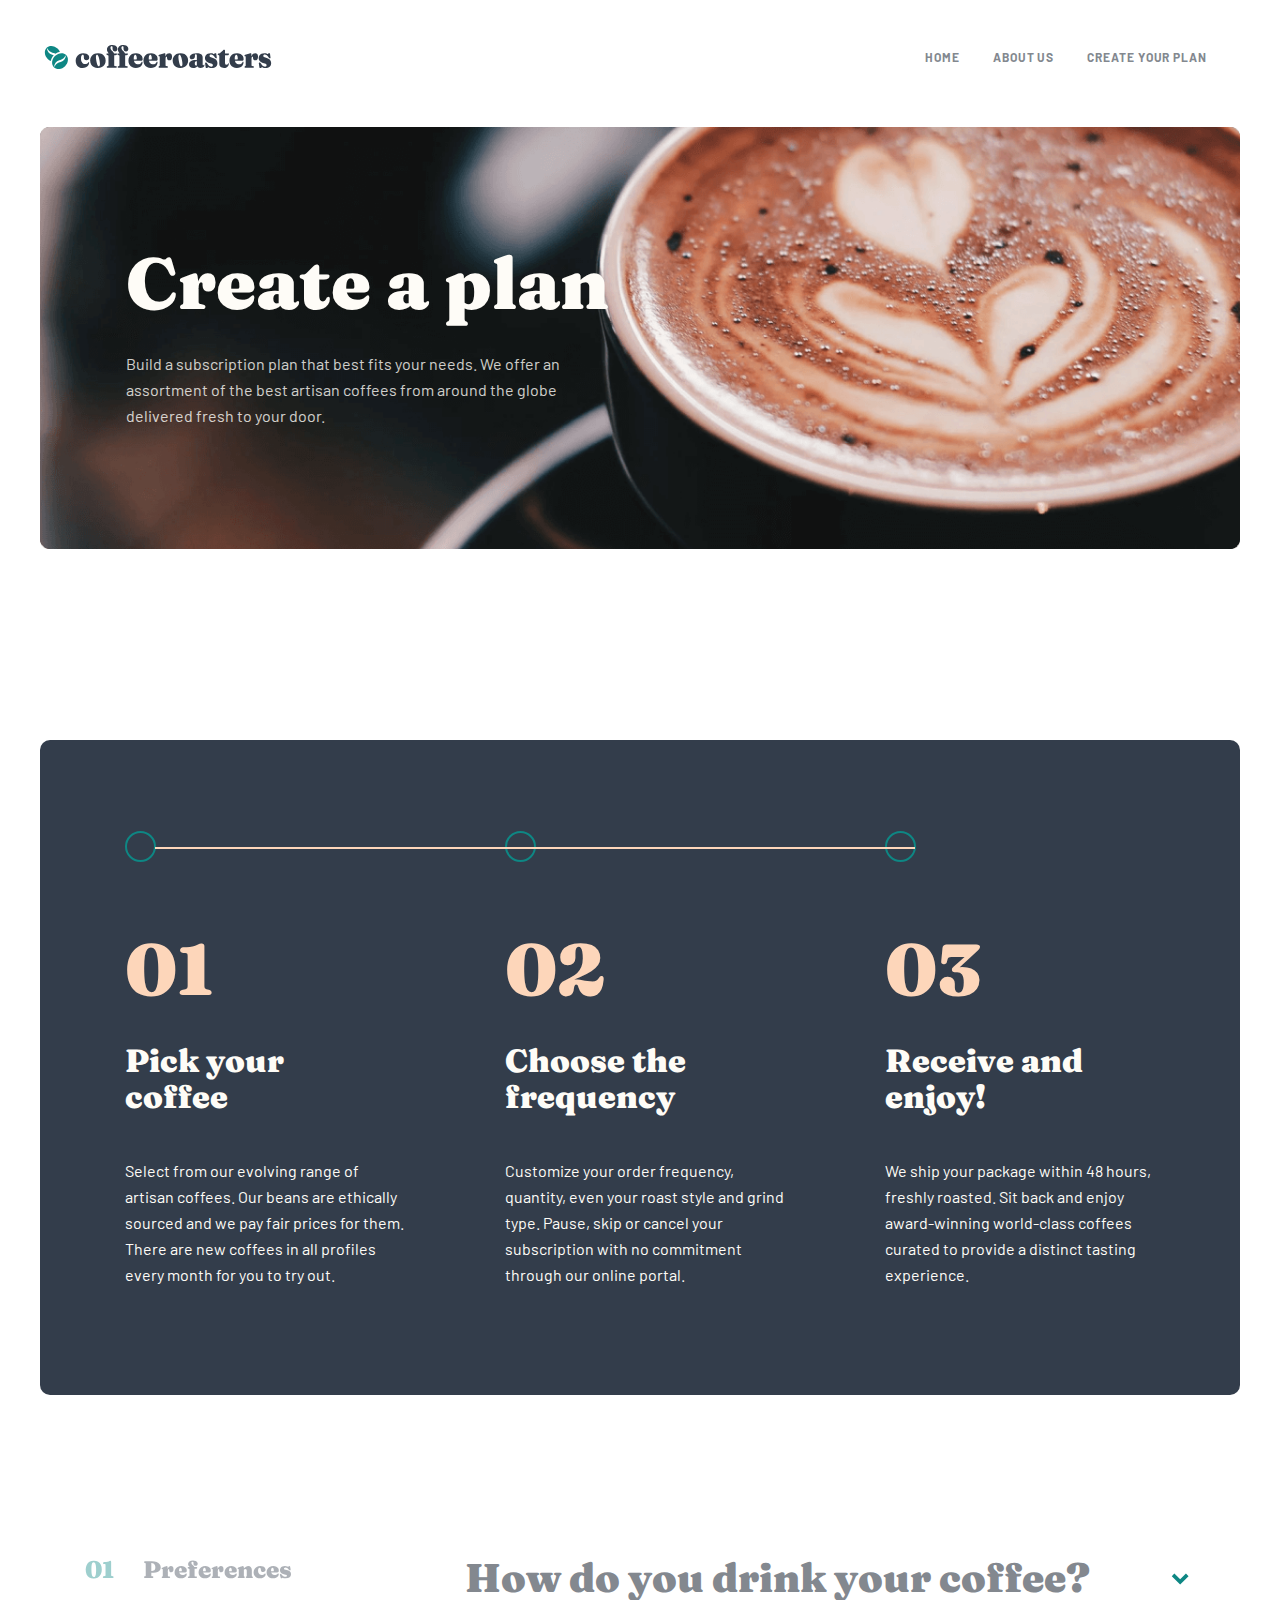
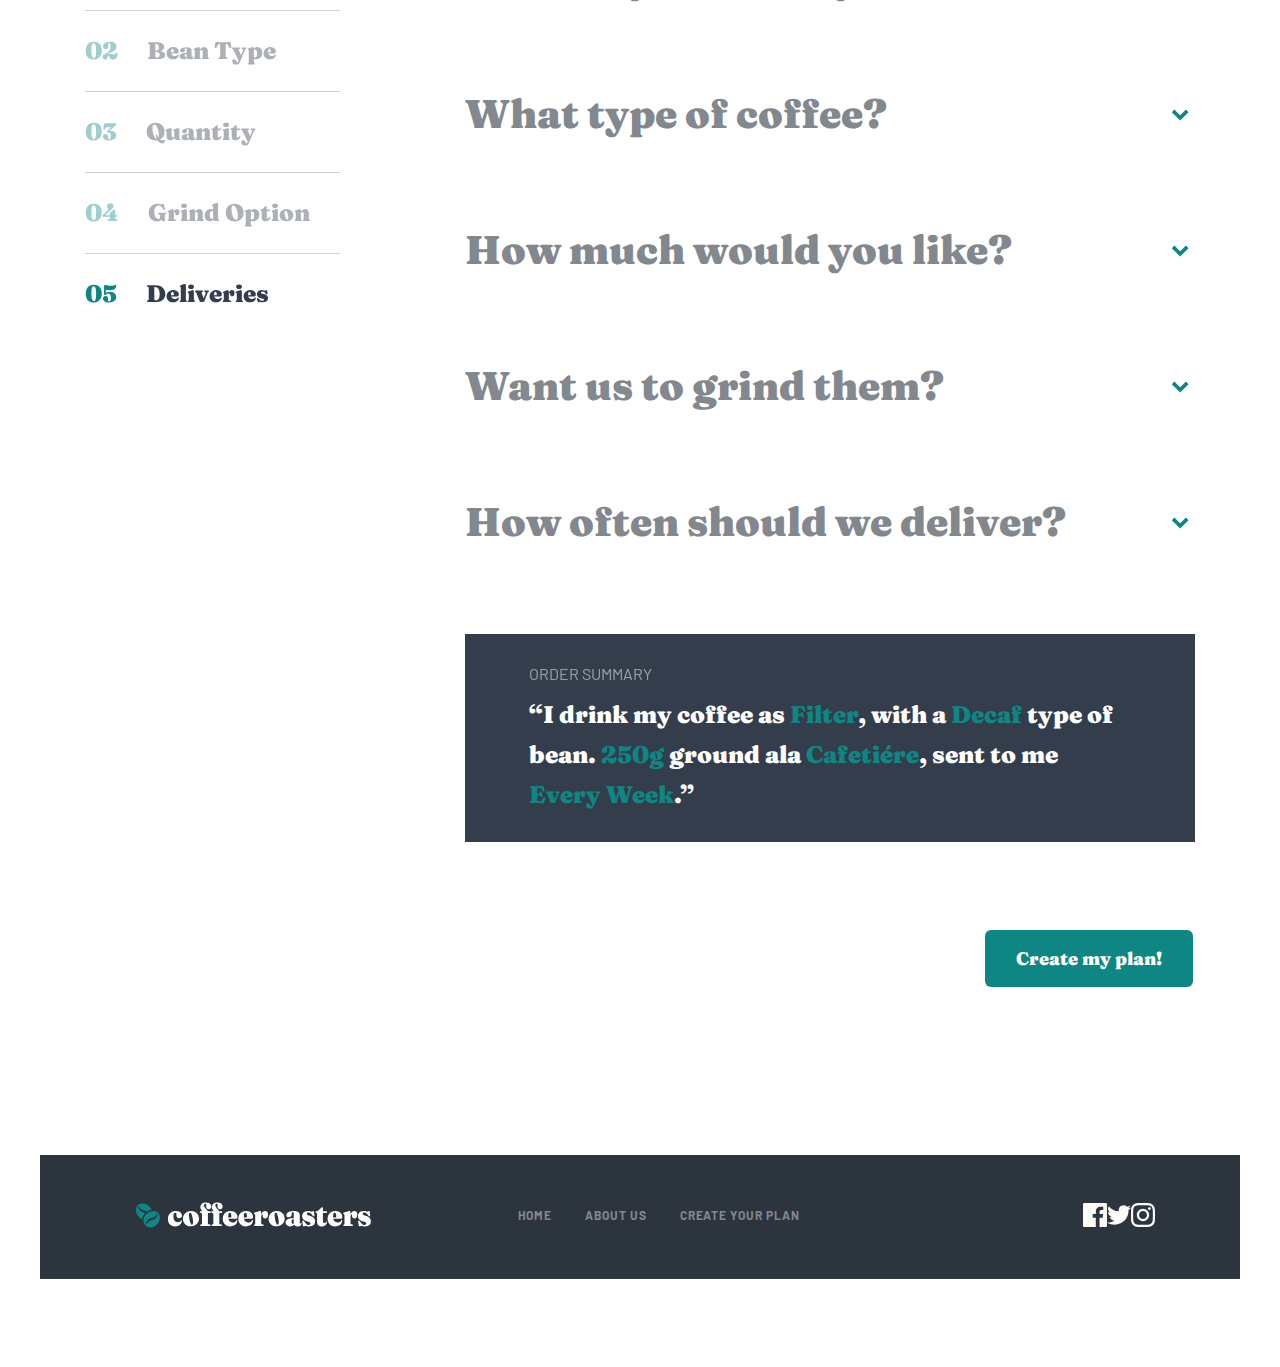
==== commit 58f32366: "End of Coffee Rosaters" ====
--- a/create__your__plan.html
+++ b/create__your__plan.html
@@ -146,7 +146,7 @@
 
           <form class="plan__right" action="https://echo.htmlacademy.ru/" method="POST">
             <ul class="plan__r-list">
-              <li id="preferences" class="plan__r-item plan__r-item--open">
+              <li id="preferences" class="plan__r-item">
                 <div class="plan__r-top">
                   <h2 class="plan__r-heading">How do you drink your coffee?</h2>
 
@@ -180,7 +180,7 @@
                 </div>
               </li>
 
-              <li id="bean" class="plan__r-item plan__r-item--open">
+              <li id="bean" class="plan__r-item">
                 <div class="plan__r-top">
                   <h2 class="plan__r-heading">What type of coffee?</h2>
 
